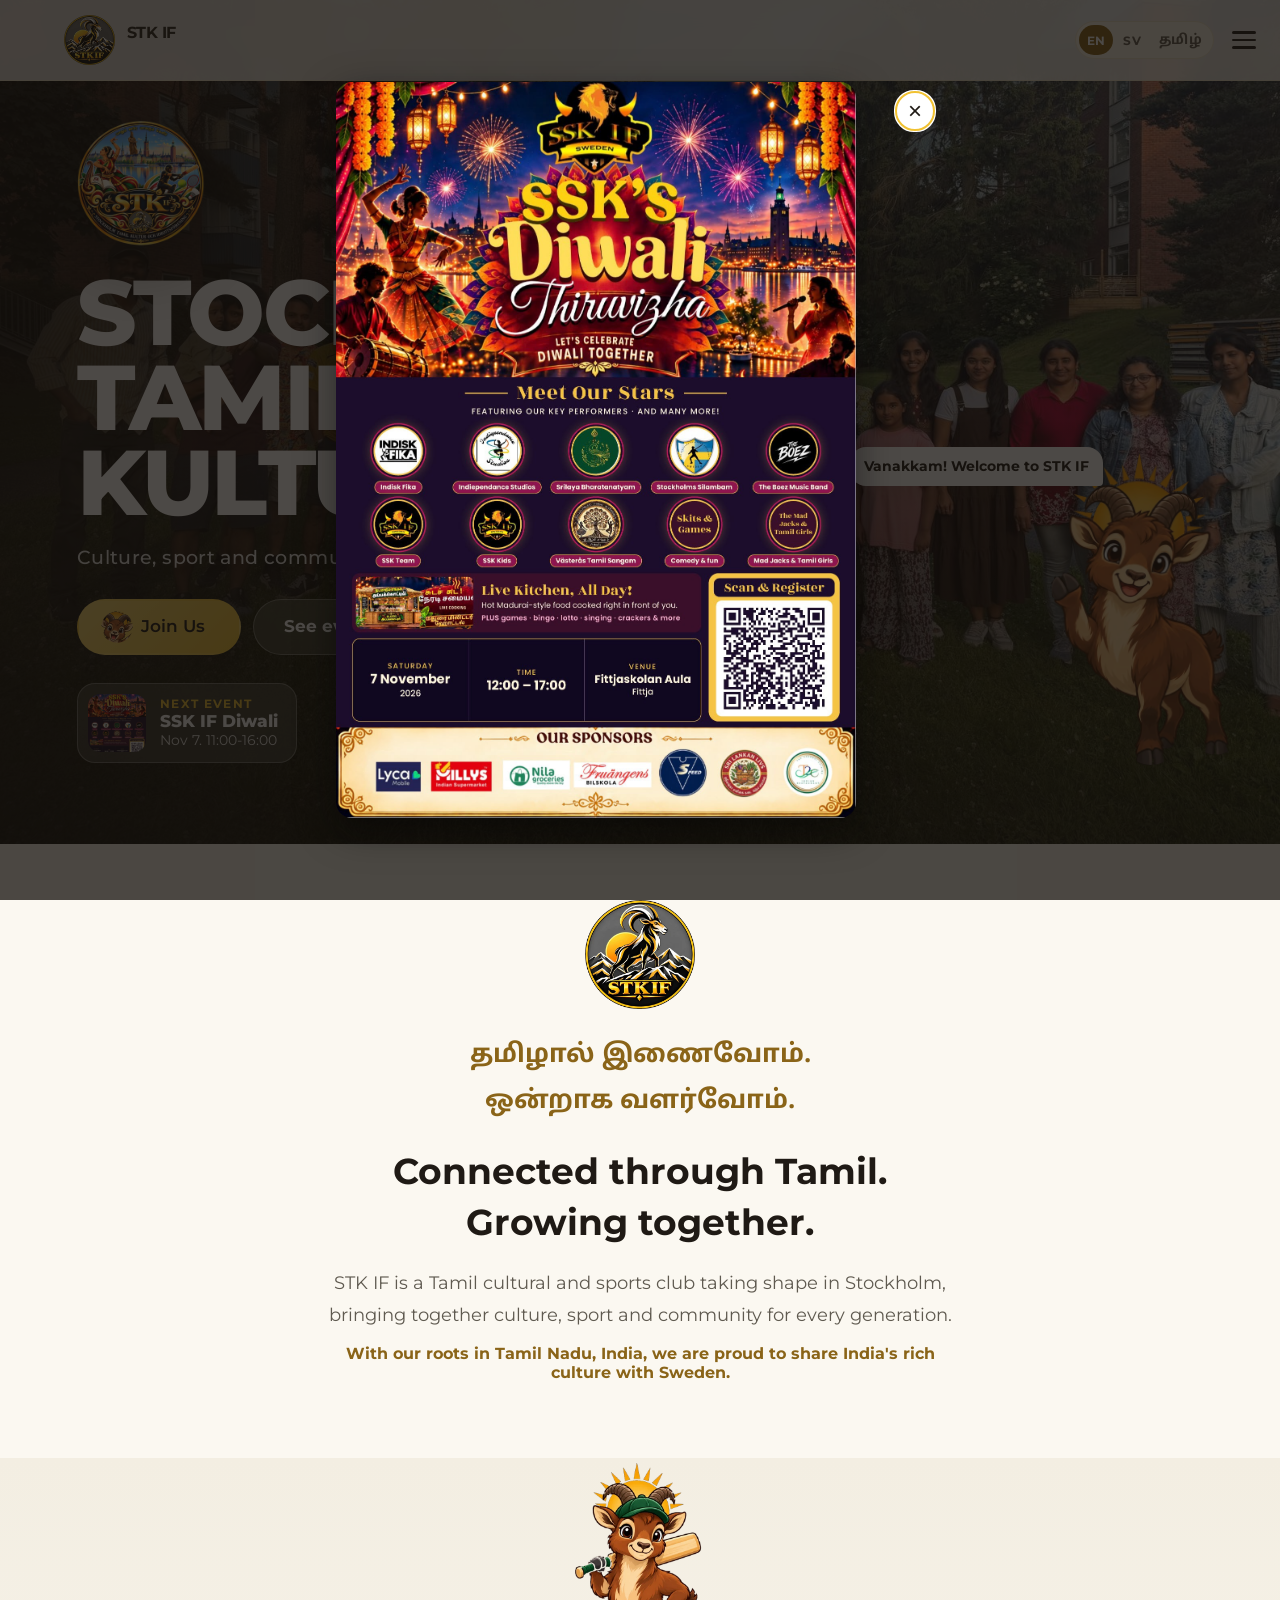
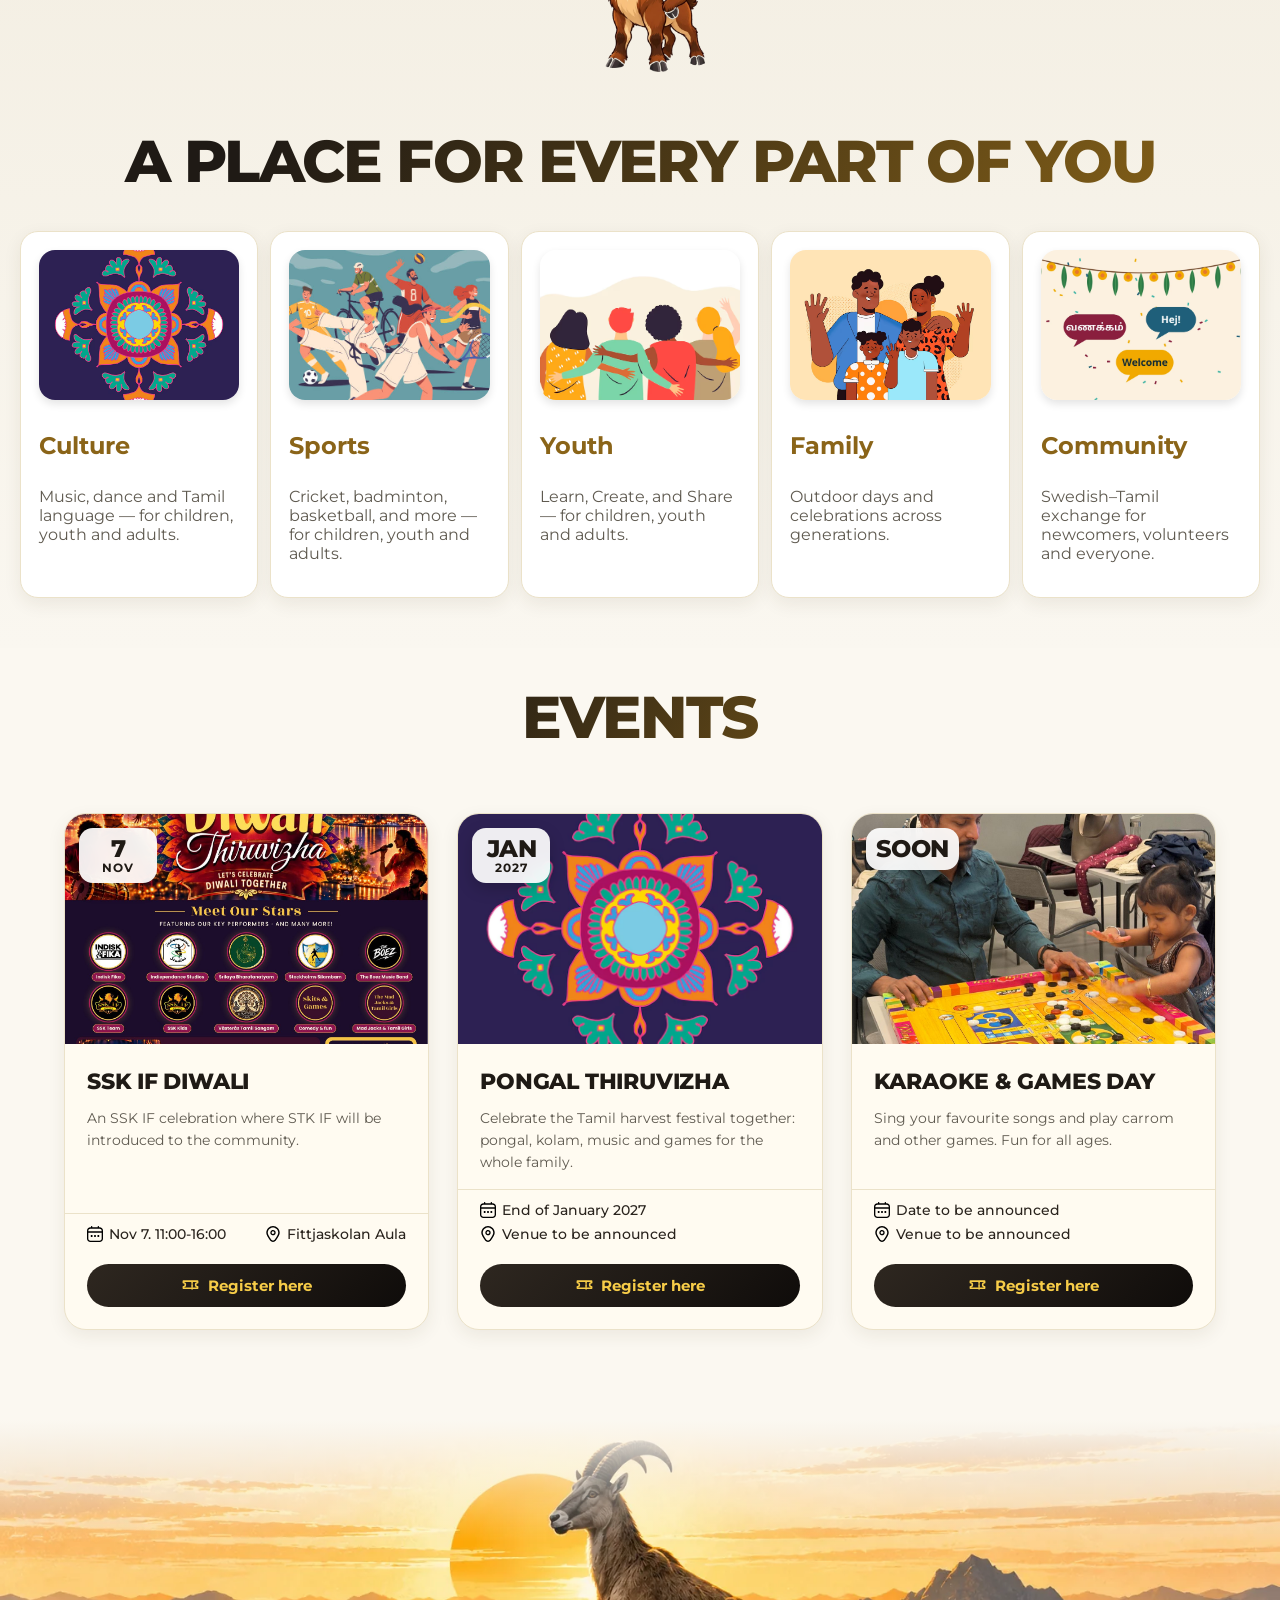
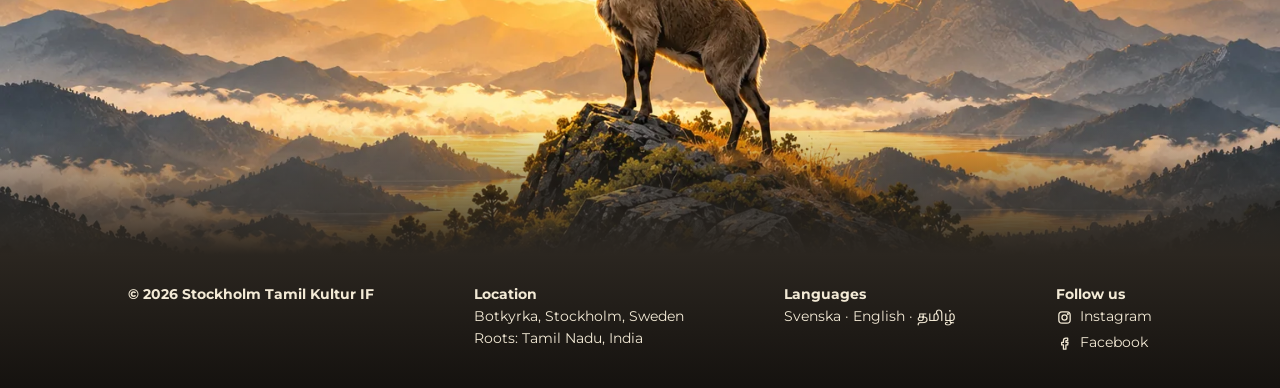
==== index.html @ f2f4d43d "Join Us form feeds the STK membership & lucky-draw form Website sign-ups now go to the same Google F" ====
<!DOCTYPE html>
<html lang="en">
<head>
    <meta charset="UTF-8">
    <meta name="viewport" content="width=device-width, initial-scale=1.0">
    <title>Stockholm Tamil Kultur &amp; IF | Tamil community in Stockholm, Sweden</title>
    <meta name="description" content="Tamil cultural and sports club in Stockholm with roots in Tamil Nadu, India. Events, Tamil classes, cricket, carrom and family days for the Tamil community in Sweden. Everyone is welcome.">
    <meta property="og:type" content="website">
    <meta property="og:site_name" content="Stockholm Tamil Kultur IF">
    <meta property="og:title" content="Stockholm Tamil Kultur &amp; IF | Tamil community in Stockholm, Sweden">
    <meta property="og:description" content="Tamil cultural and sports club in Stockholm with roots in Tamil Nadu, India. Events, Tamil classes, cricket, carrom and family days for the Tamil community in Sweden. Everyone is welcome.">
    <link rel="canonical" href="https://teamraat.github.io/STK-IF/">
    <meta property="og:url" content="https://teamraat.github.io/STK-IF/">
    <meta property="og:image" content="https://teamraat.github.io/STK-IF/images/og-image.jpg">
    <meta property="og:image:width" content="1200">
    <meta property="og:image:height" content="630">
    <meta name="twitter:card" content="summary_large_image">
    <script type="application/ld+json">
    {
        "@context": "https://schema.org",
        "@type": "SportsOrganization",
        "name": "Stockholm Tamil Kultur och Idrottsförening",
        "alternateName": ["Stockholm Tamil Kultur & IF", "STK IF"],
        "description": "Tamil cultural and sports club in Stockholm, Sweden, with roots in Tamil Nadu, India.",
        "url": "https://teamraat.github.io/STK-IF/",
        "logo": "https://teamraat.github.io/STK-IF/images/logo.webp",
        "image": "https://teamraat.github.io/STK-IF/images/og-image.jpg",
        "address": { "@type": "PostalAddress", "addressLocality": "Botkyrka", "addressRegion": "Stockholm", "addressCountry": "SE" },
        "areaServed": ["Botkyrka", "Stockholm", "Sweden"],
        "knowsLanguage": ["ta", "sv", "en"],
        "sameAs": ["https://www.instagram.com/sskvibessweden", "https://www.facebook.com/StockholmSuperKings"]
    }
    </script>
    <link rel="stylesheet" href="css/shared-styles.css?v=20261104-1">
    <link rel="stylesheet" href="css/index-styles.css?v=20261104-1">
    <link rel="stylesheet" href="css/events-styles.css?v=20261104-1">
    <link rel="stylesheet" href="css/poster-styles.css?v=20261104-1">
    <link rel="icon" type="image/png" href="images/favicon.png">
    <link rel="stylesheet" href="css/modern.css?v=20261104-1">
    <link rel="stylesheet" href="css/theme.css?v=20261104-1" id="theme-css">
    <link rel="stylesheet" href="css/mascots.css?v=20261104-1">
    <link rel="stylesheet" href="css/refresh.css?v=20261104-1">
</head>
<body>

<!-- Event poster popup -->
<div id="poster-overlay"></div>

<!-- Header-->

    <header>
        <div id="logo">
            <a class="logo-link" href="index.html" aria-label="STK IF home page">
                <img src="images/logo.webp" alt="Stockholm Tamil Kultur IF Logo">
                <h1>STK IF</h1>
            </a>
            <img id="hamburguer-buttom"src="images/hamburg.button.svg" alt="Hamburger menu button">

        </div>
        <ul>
            <li><a href="index.html">Home</a></li>
            <li>|</li>
            <li><a href="events.html">Events</a></li>
            <li>|</li>
            <li><a href="about.html">About</a></li>
            <li>|</li>
            <li><a href="gallery.html">Gallery</a></li>
            <li>|</li>
            <li><a href="learn-tamil.html">Learn Tamil</a></li>
            <li>|</li>
            <li><a href="members.html">Members</a></li>
            <li>|</li>
            <li><a href="joinus.html">Join Us</a></li>
        </ul>

    </header>

<!-- Hero Image-->
    <section id="hero">
        <div class="hero-slideshow" aria-hidden="true"></div>
        <div class="hero-container">
            <span class="hero-crest-wrap"><img class="hero-crest" src="images/hero-logo.webp" alt="Stockholm Tamil Kultur och Idrottsförening crest"></span>
            <h1 class="hero-title" data-no-translate>Stockholm Tamil Kultur &amp; IF</h1>
            <p class="hero-subtitle">Culture, sport and community in Stockholm</p>

            <div class="hero-buttons">
                <a class="button button-register" href="joinus.html">Join Us</a>
                <a class="button button-ghost" href="events.html">See events</a>
            </div>

            <a class="hero-next-event" href="events.html">
                <img src="posters/poster-1.jpg" alt="">
                <div class="hero-next-text">
                    <div class="hero-next-label">Next event</div>
                    <div class="hero-next-title">SSK IF Diwali</div>
                    <div class="hero-next-date">Nov 7. 11:00-16:00</div>
                </div>
            </a>
        </div>

        <!-- Mascot: the Nilgiri tahr says hello (pictures in the "mascots" folder) -->
        <div class="hero-mascot" data-mascot="home-hero">
            <span class="mascot-bubble">Vanakkam! Welcome to STK IF</span>
        </div>
    </section>
<!-- Main Content -->

  <main id="index">

    <!-- About -->

    <section id="about">

        <div class="about-introduction">
            <img id="logo-main-aboutsection" src="images/logo.webp" alt="Stockholm Tamil Kultur IF Logo">
            <h2 class="tamil-heading" lang="ta"> தமிழால் இணைவோம்.<br>ஒன்றாக வளர்வோம்.</h2>

            <h2 class="introduction-heading">Connected through Tamil.<br>Growing together.</h2>

            <p class="about-description">STK IF is a Tamil cultural and sports club taking shape in Stockholm, bringing together culture, sport and community for every generation.</p>
            <p class="about-roots">With our roots in Tamil Nadu, India, we are proud to share India's rich culture with Sweden.</p>
        </div>
    </section>

    <!-- Activities -->

    <section id="activities">

        <span class="activities-mascot" data-mascot="home-activities"></span>
        <h1>A place for every part of you</h1>

        <div class="activity-card-container">
            <div class="activity-card">
            <img src="images/culture.avif" alt="Culture" class="activity-card-image">
            <h2>Culture</h2>
            <p>Music, dance and Tamil language — for children, youth and adults.</p>
        </div>

        <div class="activity-card">
            <img src="images/sports.jpg" alt="Sports" class="activity-card-image">
            <h2>Sports</h2>
            <p>Cricket, badminton, basketball, and more — for children, youth and adults.</p>
        </div>

        <div class="activity-card">
            <img src="images/youth.avif" alt="Youth" class="activity-card-image">
            <h2>Youth</h2>
            <p>Learn, Create, and Share — for children, youth and adults.</p>
        </div>

        <div class="activity-card">
            <img src="images/family.avif" alt="Family" class="activity-card-image">
            <h2>Family</h2>
            <p>Outdoor days and celebrations across generations.</p>
        </div>

        <div class="activity-card">
            <img src="images/community.webp" alt="Community" class="activity-card-image">
            <h2>Community</h2>
            <p>Swedish–Tamil exchange for newcomers, volunteers and everyone.</p>
        </div>

    </section>

    <!-- Events -->

    <section id="events-header">
        <h1 id="events-h2">Events</h1>
    </section>

        <!-- Events Cards Grid -->
        <section id="events">
            <div class="div-all-event-cards">

                <!-- Card 1 -->
                <div class="event-card-container">
                    <span class="card-date" data-no-translate><b>7</b>NOV</span>
                    <img class="event-card-image event-card-poster" src="posters/poster-1.jpg" alt="SSK IF Diwali">
                    <div class="card-txt-container">
                        <h2 class="card-title">SSK IF DIWALI</h2>
                        <p class="card-txt">An SSK IF celebration where STK IF will be introduced to the community.</p>
                    </div>
                    <div class="card-time-hour-container">
                        <div class="card-svg-container">
                            <img class="card-calendar-svg" src="images/fi-rr-calendar.svg" alt="Calendar icon">
                            <p class="card-hour">Nov 7. 11:00-16:00</p>
                        </div>
                        <div class="card-svg-container">
                            <img class="card-place-svg" src="images/fi-rr-marker.svg" alt="Location icon">
                            <p class="card-place">Fittjaskolan Aula</p>
                        </div>
                    </div>
                    <a class="card-button" href="joinus.html">Register here</a>
                </div>

                <!-- Card 2 -->
                <div class="event-card-container">
                    <span class="card-date" data-no-translate><b>JAN</b>2027</span>
                    <img class="event-card-image" src="images/culture.avif" alt="Pongal Thiruvizha">
                    <div class="card-txt-container">
                        <h2 class="card-title">PONGAL THIRUVIZHA</h2>
                        <p class="card-txt">Celebrate the Tamil harvest festival together: pongal, kolam, music and games for the whole family.</p>
                    </div>
                    <div class="card-time-hour-container">
                        <div class="card-svg-container">
                            <img class="card-calendar-svg" src="images/fi-rr-calendar.svg" alt="Calendar icon">
                            <p class="card-hour">End of January 2027</p>
                        </div>
                        <div class="card-svg-container">
                            <img class="card-place-svg" src="images/fi-rr-marker.svg" alt="Location icon">
                            <p class="card-place">Venue to be announced</p>
                        </div>
                    </div>
                    <a class="card-button" href="joinus.html">Register here</a>
                </div>

                <!-- Card 3 -->
                <div class="event-card-container">
                    <span class="card-date"><b>Soon</b></span>
                    <img class="event-card-image" src="images/carrom-3.jpg" alt="Karaoke and Games Day">
                    <div class="card-txt-container">
                        <h2 class="card-title">KARAOKE &amp; GAMES DAY</h2>
                        <p class="card-txt">Sing your favourite songs and play carrom and other games. Fun for all ages.</p>
                    </div>
                    <div class="card-time-hour-container">
                        <div class="card-svg-container">
                            <img class="card-calendar-svg" src="images/fi-rr-calendar.svg" alt="Calendar icon">
                            <p class="card-hour">Date to be announced</p>
                        </div>
                        <div class="card-svg-container">
                            <img class="card-place-svg" src="images/fi-rr-marker.svg" alt="Location icon">
                            <p class="card-place">Venue to be announced</p>
                        </div>
                    </div>
                    <a class="card-button" href="joinus.html">Register here</a>
                </div>

            </div>
        </section>
</main>

    <footer id="footer-eventpage">
        <div id="footer-container">
            <ul id="footer-copyright">
                <li class="footer-heading">© 2026 Stockholm Tamil Kultur IF</li>
            </ul>

            <ul id="footer-info">
                <li class="footer-heading">Location</li>
                <li>Botkyrka, Stockholm, Sweden</li>
                <li>Roots: Tamil Nadu, India</li>
            </ul>


            <ul>
                <li class="footer-heading">Languages</li>
                <li><span lang="sv"></span>Svenska · English · <span lang="ta">தமிழ்</span></li>
            </ul>
            <ul id="footer-social">
                <li class="footer-heading">Follow us</li>
                <li><a href="https://www.instagram.com/sskvibessweden" target="_blank" rel="noopener" data-icon="instagram">Instagram</a></li>
                <li><a href="https://www.facebook.com/StockholmSuperKings" target="_blank" rel="noopener" data-icon="facebook">Facebook</a></li>
            </ul>
        </div>

    </footer>

    <script src="js/slideshow.js?v=20261104-1"></script>
    <script src="js/hero-intro.js?v=20261104-1"></script>
    <script src="js/poster.js?v=20261104-1"></script>
    <script src="lang/languages.js?v=20261104-1"></script>
    <script src="js/i18n.js?v=20261104-1"></script>
    <script src="mascots/mascot-list.js?v=20261104-1"></script>
    <script src="js/site.js?v=20261104-1"></script>
</body>
</html>
---- css/shared-styles.css ----
/* Font files
   Compressed WOFF2 copies that keep only the letters the site uses (English, Swedish
   and other Latin letters; Tamil). Made from the .ttf originals in the fonts folder.
   The weight range lets headings use the font's real bold instead of a faked one. */

@font-face {
    font-family: 'Montserrat';
    src: url("../fonts/Montserrat-Variable-latin.woff2") format("woff2");
    font-style: normal;
    font-weight: 100 900;
    font-display: swap;
}

@font-face {
    font-family: 'Montserrat';
    src: url("../fonts/Montserrat-Italic-Variable-latin.woff2") format("woff2");
    font-style: italic;
    font-weight: 100 900;
    font-display: swap;
}

@font-face {
    font-family: 'Noto Sans Tamil';
    src: url("../fonts/NotoSansTamil-Variable-tamil.woff2") format("woff2");
    font-weight: 100 900;
    font-display: swap;
}

/* Full Page Styles */

body {
    margin: 0;
    font-family: 'Montserrat', Arial, Helvetica, sans-serif;
    font-size: clamp(13px, 2vw, 16px);
    background-color: #fffcf0;
    min-height: 100vh;
    display: flex;
    flex-direction: column;
}

section {
    padding-bottom: 40px;
}


main {
    margin: 0;
    margin-top: 120px;
    flex: 1;
}

/* Text styles */

h1 {
    font-size: clamp(28px, 5vw, 36px);
    font-weight: 700;
    color: #083D16;
    margin: 0;
    margin-bottom: 16px;
    letter-spacing: -1px;
    text-transform: uppercase;
}

h2 {
    color: rgb(180, 129, 0);;
    font-size: clamp(20px, 2vw, 40px);
    line-height: 1.8;
    font-weight: 700;
    margin-top: 20px;
}

:lang(ta) {
    font-family: 'Noto Sans Tamil', sans-serif;
}

a {
    text-decoration: none;
}

main a {
    color: #141414;
}

/* Header */

header {
    position: fixed;
    top: 0;
    left: 0;
    padding: 0px 5%;
    margin: 0;
    max-height: 100px;
    min-height: 80px;
    background: #fff;
    box-shadow: 0px 4px 10px #41414140;
    display: flex;
    align-items: center;
    justify-content: space-between;
    width: 100vw;
    box-sizing: border-box;
    z-index: 2;
}

    header #logo {
        display: flex;
        align-items: center;
        gap: 12px;
        height: 100%;
    }

        header #logo img {
            height: 50px;
            width: auto;
        }

    header h1 {
        font-size: 1rem;
        font-weight: 700;
        color: #141414;
    }

        header h1 span {
        font-weight: 400;
        }

    header ul {
        list-style-type: none;
        margin: 0;
        padding: 0;
    }

    header ul li {
        float: left;
        display: block;
        color: #141414;
        font-size: 1rem;
        text-align: center;
        padding: 10px;
    }

    header ul li a {
        color: #141414;
        text-decoration: none;
    }

        header ul li a:hover {
        color: #FFBF00;
        text-decoration: none;
    }

#hamburguer-buttom{
        display: none;
        height: auto;
        cursor: pointer;

    }
    

    /* Footer */

footer {
    bottom: 0;
    padding: 30px 10%;
    margin: 0;
    margin-top: 40px;
    height: fit-content;
    background: #305739;
}

    div#footer-container {
        display: flex;
        justify-content: space-between;
        column-gap: 10px;
        box-sizing: border-box;
    }

    footer a {
        color: #FFF;
    }

    footer a:hover {
        color:#ffd453;
    }

    footer ul {
        list-style-type: none;
        margin: 0;
        padding: 0;
        text-align: left;
    }

    footer ul li {
        text-align: left;
        display: block;
        color: #FFF;
        font-size: 0.85rem;
        line-height: 1.6;
    }

        li.footer-heading {
            font-weight: 700;
        }
    

/* Media Queries */

/* Less than or equal to 800px */
@media (width <= 800px) {

body {
    font-size: clamp(5px, 5vw, 12px);
}

/* Header */

header {
    padding: 10px 20px;
    height: 70px;
    position: fixed;
    top: 0;
    left: 0;
    width: 100%;
    box-sizing: border-box;
}

header #logo {
    height: 50px;
}

header ul {
    display: none !important;
}

header h1 {
    display: none;
}

#hamburguer-buttom {
    display: block !important;
    position: absolute;
    right: 20px;
    top: 50%;
    transform: translateY(-50%);
    width: 25px !important;
    height: auto !important;
    max-width: 25px !important;
    margin: 0 !important;
    }
}


/* Less than or equal to 600px */
@media (max-width: 600px) {

        header ul li {
        font-size: 0.6rem;
        display: none;
    }

    #hamburguer-buttom{
        display: block;
        
    }

/* Footer */
    #footer-container {
        flex-direction: column;
        align-items: center;
        text-align: center;
    }

    footer ul li {
        text-align: center;
    }

    footer ul {
        text-align: center;
    }

}
---- css/index-styles.css ----
main#index {
    margin-top: 0;
}

/* Hero Section */
#hero {
    min-height: 100vh;
    padding-top: 200px;   /* clears the fixed header (the hero is pulled up 110px below) */
    padding-bottom: 60px;
    background: url("../images/backgroundimage.webp")  bottom / cover;
    margin-top: -110px;
    background-repeat: no-repeat;
    background-position: center;
    display: flex;
    align-items: center;
    justify-content: center;
    text-align: center;
    overflow: hidden;
    position: relative;
}

/* Hero slideshow (images come from the "slideshow" folder) */
.hero-slideshow {
    position: absolute;
    inset: 0;
    z-index: 0;
}

.hero-slideshow::after {
    content: "";
    position: absolute;
    inset: 0;
    background: rgba(255, 252, 240, 0.6);
}

.hero-slide {
    position: absolute;
    inset: 0;
    background-size: cover;
    background-position: center;
    opacity: 0;
    transition: opacity 1.2s ease-in-out;
}

.hero-slide.active {
    opacity: 1;
}

/* Visitors who prefer less motion get an instant switch instead of a fade */
@media (prefers-reduced-motion: reduce) {
    .hero-slide {
        transition: none;
    }
}

.hero-container {
    position: relative;
    z-index: 1;
    display: flex;
    flex-direction: column;
    align-items: center;
    max-width: 750px;
    width: 100%;
    margin-top: -80px;
}

.hero-title {
    font-size: clamp(30px, 5.5vw, 60px);
    text-wrap: balance;
    font-weight: 700;
    color: #0B3D18;
    line-height: 1.1;
    letter-spacing: -0.5px;
    margin-bottom: -12px;
}

.hero-subtitle {
    font-size: clamp(13px, 2.5vw, 15px);
    font-weight: 600;
    color: #2f2f2f;
    text-shadow: 0 0 8px rgba(255, 252, 240, 0.9);
    margin: 0 0 36px 0;
    margin-top: 20px;
}

.hero-logo {
    width: clamp(180px, 28vw, 200px);
    height: auto;
    margin-bottom: 20px;
    margin-top: -10px;
}

.button-register {
    display: inline-block;
    background-color: #083D16;
    color: #ffffff;
    text-decoration: none;
    transition: background-color 0.2s ease, transform 0.1s ease;
}

.button-register:hover {
    background-color: #052a0e;

   
} 

/* Main Content */

/* Introduction */

section#about {
    text-align: center;
}

#logo-main-aboutsection{
    width: 110px;
}



.about-section h1 {
    color:#052a0e;
    font-size: clamp(32px, 5vw, 52px);
    font-weight: 700;
    line-height: 1.2;
}

.about-description {
    max-width: 650px;
    color: #5B665F;
    font-size: 18px;
    line-height: 1.8;
    margin: 0 auto;
}

.about-buttons {
    display: flex;
    justify-content: center;
    flex-wrap: wrap;
    gap: 14px;
    margin-top: 28px;
}

.button {
    display: inline-block;
    padding: 10px 32px;
    border: 2px solid #294F3E;
    border-radius: 8px;
    font-size: 15px;
    font-weight: 600;
    line-height: 1.4;
    text-decoration: none;
}

.button-primary {
    background-color: #294F3E;
    color: #FFFFFF;
}

.button-secondary {
    background-color: transparent;
    color: #294F3E;
}

.button-primary:hover {
    background-color: #1C392B;
    border-color: #1C392B;
}

.button-secondary:hover {
    background-color: #EDF3ED;
}

.button:focus-visible {
    outline: 3px solid #A45431;
    outline-offset: 4px;
}

.mascot-caption {
    margin: 28px 0 0;
    color: #667268;
    font-size: 14px;
    line-height: 1.8;
}

.about-introduction {
    padding-top: 56px;
    padding-bottom: 36px;

}

.introduction-heading {
    margin: 0 0 20px;
    color: #083D16;
    font-size: clamp(24px, 4vw, 36px);
    font-weight: 700;
    line-height: 1.4;
}

/* Activities */

#activities{
    background-color: #FFF2DC;
    min-height: 100px;
    margin-bottom: 40px;
    padding: 5px 20px 50px;
}


 #activities h1 {
    font-size: 30px;
    padding: 20px;
    text-align: center;
    font-weight: 700;
    color: #083D16;
    margin-bottom: 0p;
    margin-top: 40px;
}

 #activities h2 {
    font-size: 1.5rem;
}

.activity-card {
    background-color: rgb(255, 255, 255);
    border-radius: 24px;
    padding: 18px;
    width: 220px;
    max-height: 340px;
    box-shadow: 0 4px 8px rgb(207, 206, 199);
}

.activity-card-container {
    display: flex;
    gap: 12px;
    justify-content: center;
    margin-top: 20px;
}

.activity-card-image {
    width: 100%;
    height: 150px;
    object-fit: cover;
    border-radius: 16px;
    box-shadow: 0 4px 8px rgb(228, 228, 228);
}

/* Media Queries */

/* Less than or equal to 1100px */

/* Activities */

@media (max-width: 1100px) {
/* Activities */

    .activity-card-container {
        flex-wrap: wrap;
    }
}

/* Less than or equal to 800px */
@media (width <= 800px) {

/* Hero Image */

div#hero-image {
    margin-top: 70px;
}

/* Introduction */


    .about-description {
        font-size: 16px;
    }

    .about-buttons {
        flex-direction: column;
        align-items: center;
    }

    .button {
     
        max-width: 280px;
    }

    .about-introduction {
        margin-top: 40px;
        padding-top: 28px;
    }
}
    
/* Less than or equal to 600px */
@media (max-width: 600px) {

/* Activities */


    .activity-card-container {
        flex-direction: column;
        align-items: center;
    }
}
/* Our roots in India (home page intro) */
.about-roots {
    margin: 12px auto 0;
    max-width: 640px;
    font-weight: 700;
    color: var(--t-accent-dark, #8a6418);
}
---- css/events-styles.css ----
/* Main Content Wrapper */

main#events-page {
    font-size: clamp(12px, 1.5vw, 15px);
    color: #141414;
}

a {
    color: inherit;
}

/* Events Header Section */
#events-header {
    max-width: 800px;
    margin: 0 auto;
    padding: 0px 20px 20px;
    text-align: center;
    flex: 1;
}

#events-header p {
    font-size: clamp(14px, 2vw, 17px);
    line-height: 1.6;
    color: #5B665F;
    margin: 0;
}

/* Events Cards Section */
#events {
    padding: 30px 5% 60px;
    max-width: 1300px;
    margin: 0 auto;
}

#events-h2{
    font-size: 30px;
}

.div-all-event-cards {
    display: grid;
    grid-template-columns: repeat(auto-fit, minmax(280px, 1fr));
    gap: 28px;
    justify-content: center;
    align-items: stretch;
}

/* Individual Card Styling */
.event-card-container {
    background-color: #FFF2DC;
    border-radius: 16px;
    padding: 18px;
    display: flex;
    flex-direction: column;
    justify-content: space-between;
    box-shadow: 0 4px 8px rgb(207, 206, 199);
    transition: transform 0.2s ease, box-shadow 0.2s ease;
}

.event-card-container:hover {
    transform: translateY(-4px);
    box-shadow: 0 8px 20px rgb(207, 206, 199);
}

.event-card-image {
    width: 100%;
    height: 190px;
    object-fit: cover;
    border-radius: 10px;
    margin-bottom: 14px;
}

/* Event posters are portrait: show the title area */
.event-card-poster {
    object-position: center 42%;
}

.card-txt-container {
    flex-grow: 1;
}

.card-title {
    font-size: 1.1rem;
    font-weight: 700;
    color: #1C392B;
    margin: 0 0 8px 0;
    text-transform: uppercase;
}

.card-txt {
    font-size: 0.9rem;
    line-height: 1.5;
    color: #4A5568;
    margin: 0 0 16px 0;
}

/* Date and Location Metadata */
.card-time-hour-container {
    display: flex;
    flex-wrap: wrap;
    justify-content: space-between;
    gap: 8px;
    font-size: 0.85rem;
    color: #2D3748;
    margin-bottom: 16px;
    padding-top: 12px;
    border-top: 1px solid rgba(0, 0, 0, 0.08);
}

.card-svg-container {
    display: flex;
    align-items: center;
    gap: 6px;
}

.card-calendar-svg, .card-place-svg {
    width: 16px;
    height: 16px;
    flex-shrink: 0;
}

.card-hour, .card-place {
    margin: 0;
    font-weight: 500;
}

.card-button {
    display: block;
    box-sizing: border-box;
    width: 100%;
    text-align: center;
    text-decoration: none;
    padding: 12px;
    background-color: #FFBC12;
    font-family: inherit;
    color: #141414;
    border: none;
    border-radius: 8px;
    font-size: 0.95rem;
    font-weight: 700;
    cursor: pointer;
    transition: background-color 0.2s ease;
}

.card-button:hover {
    background-color: #E0A30D;
}


/* Media Queries */

/* Tablet Screens (<= 768px) */
@media (max-width: 768px) {

    .divider {
        display: none;
    }
}

/* Small Mobile Screens (<= 480px) */
@media (max-width: 480px) {
    #events-header {
        padding: 20px 16px;
    }

    #events {
        padding: 20px 16px 40px;
    }

    .div-all-event-cards {
        grid-template-columns: 1fr;
    }

    .card-time-hour-container {
        flex-direction: column;
        align-items: flex-start;
        gap: 6px;
    }
}
---- css/poster-styles.css ----
/* Event poster popup (home page) */

#poster-overlay {
    position: fixed;
    inset: 0;
    z-index: 1000;
    display: none;
    align-items: center;
    justify-content: center;
    padding: 20px;
    box-sizing: border-box;
    background-color: rgba(8, 30, 14, 0.75);
}

#poster-overlay.open {
    display: flex;
    animation: poster-fade 0.3s ease;
}

@keyframes poster-fade {
    from { opacity: 0; }
    to { opacity: 1; }
}

.poster {
    position: relative;
    max-width: 100%;
    max-height: 100%;
    animation: poster-rise 0.35s ease;
}

@keyframes poster-rise {
    from { transform: translateY(20px) scale(0.97); }
    to { transform: translateY(0) scale(1); }
}

.poster a {
    display: block;
}

.poster-image {
    display: block;
    width: auto;
    height: auto;
    max-width: min(100%, 520px);
    max-height: calc(100vh - 40px);
    border-radius: 16px;
    box-shadow: 0 12px 40px rgba(0, 0, 0, 0.45);
}

.poster-close {
    position: absolute;
    top: 10px;
    right: 10px;
    z-index: 2;
    width: 38px;
    height: 38px;
    padding: 0;
    margin: 0;
    border: none;
    border-radius: 50%;
    background-color: #fffcf0;
    color: #083D16;
    font-size: 24px;
    line-height: 1;
    cursor: pointer;
}

.poster-close:hover {
    background-color: #e9dfb8;
}
---- css/modern.css ----
/* Modern look: icons, menu, buttons and motion.
   Loaded on every page after the page's own styles. Works together with js/site.js. */

:root {
    --stk-green: #083D16;
    --stk-green-2: #305739;
    --stk-gold: #FFBF00;
    --stk-gold-soft: #FFF3CC;
    --stk-cream: #fffcf0;
    --stk-ink: #141414;
    --stk-radius: 14px;
    --stk-shadow: 0 6px 18px rgba(20, 20, 20, 0.08);
    --stk-shadow-hover: 0 14px 30px rgba(8, 61, 22, 0.16);
}

/* ---------- Icons ---------- */

.icon {
    display: inline-flex;
    width: 1.25em;
    height: 1.25em;
    flex-shrink: 0;
}

    .icon svg {
        width: 100%;
        height: 100%;
        overflow: visible;
    }

    .icon img {
        width: 100%;
        height: 100%;
    }

    /* Simple-picture fallback (only when the site is opened straight from a computer):
       make icons on dark buttons white so they stay visible */
    .menu-cta .icon img.icon-fallback,
    .button-register .icon img.icon-fallback,
    form button[type=submit] .icon img.icon-fallback {
        filter: brightness(0) invert(1);
    }

    /* Your own small picture as an icon (set in mascots/mascot-list.js): it dances too */
    .icon-picture {
        width: 1.9em;
        height: 1.9em;
        margin: -0.4em 0 -0.4em -0.25em;
    }

        .icon-picture img {
            object-fit: contain;
            transform-origin: 50% 85%;
            animation: pic-dance 1.6s ease-in-out infinite;
        }

        a:hover .icon-picture img,
        button:hover .icon-picture img,
        a:focus-visible .icon-picture img { animation: pic-dance-fast 0.5s ease-in-out infinite; }

@keyframes pic-dance { 0%, 100% { transform: rotate(0) translateY(0); } 25% { transform: rotate(-10deg) translateY(-1px); } 50% { transform: rotate(0) translateY(-3px); } 75% { transform: rotate(10deg) translateY(-1px); } }
@keyframes pic-dance-fast { 0%, 100% { transform: rotate(-12deg) translateY(0); } 50% { transform: rotate(12deg) translateY(-4px) scale(1.08); } }

    .icon-goat {
        width: 2em;
        height: 2em;
        margin: -0.45em 0 -0.45em -0.15em;
    }

.has-icon {
    display: inline-flex !important;
    align-items: center;
    justify-content: center;
    gap: 0.5em;
}

/* ---------- Header ---------- */

header {
    background: rgba(255, 255, 255, 0.86) !important;
    -webkit-backdrop-filter: saturate(160%) blur(12px);
    backdrop-filter: saturate(160%) blur(12px);
    box-shadow: 0 1px 0 rgba(8, 61, 22, 0.08), 0 8px 24px rgba(20, 20, 20, 0.06) !important;
}

    header #logo img {
        transition: transform 0.4s ease;
    }

    header #logo:hover img {
        transform: rotate(-8deg) scale(1.06);
    }

ul.site-menu {
    display: flex;
    align-items: center;
    gap: 2px;
}

    ul.site-menu li {
        float: none !important;
        padding: 0 !important;
    }

    ul.site-menu li.menu-sep {
        display: none !important;
    }

    ul.site-menu a {
        white-space: nowrap;
        padding: 9px 14px;
        border-radius: 999px;
        font-weight: 500;
        color: var(--stk-ink) !important;
        transition: background-color 0.2s ease, color 0.2s ease, transform 0.2s ease;
        min-height: 24px;
    }

    ul.site-menu a:hover {
        background: var(--stk-gold-soft);
        color: var(--stk-green) !important;
    }

    ul.site-menu a.is-current {
        background: var(--stk-gold-soft);
        color: var(--stk-green) !important;
        font-weight: 700;
    }

    ul.site-menu a:focus-visible {
        outline: 3px solid var(--stk-gold);
        outline-offset: 2px;
    }

    /* Join Us stands out as the main call to action */
    ul.site-menu a.menu-cta {
        background: var(--stk-green);
        color: #fff !important;
        font-weight: 700;
        margin-left: 8px;
        padding: 9px 18px 9px 14px;
        box-shadow: 0 4px 12px rgba(8, 61, 22, 0.25);
    }

    ul.site-menu a.menu-cta:hover,
    ul.site-menu a.menu-cta.is-current {
        background: #0c5420;
        color: #fff !important;
        transform: translateY(-1px);
    }

    ul.site-menu a.menu-cta .icon-goat {
        color: #fff;
    }

/* Mobile menu button (built by site.js from the hamburger image) */

#menu-toggle {
    display: none;
    width: 44px;
    height: 44px;
    border: 0;
    border-radius: 12px;
    background: transparent;
    cursor: pointer;
    padding: 10px;
    flex-direction: column;
    justify-content: center;
    gap: 5px;
}

    #menu-toggle span {
        display: block;
        height: 2.5px;
        width: 100%;
        background: var(--stk-ink);
        border-radius: 2px;
        transition: transform 0.25s ease, opacity 0.2s ease;
    }

    #menu-toggle:hover {
        background: var(--stk-gold-soft);
    }

    #menu-toggle:focus-visible {
        outline: 3px solid var(--stk-gold);
    }

    header.menu-open #menu-toggle span:nth-child(1) { transform: translateY(7.5px) rotate(45deg); }
    header.menu-open #menu-toggle span:nth-child(2) { opacity: 0; }
    header.menu-open #menu-toggle span:nth-child(3) { transform: translateY(-7.5px) rotate(-45deg); }

/* Compact header: used on phones, and whenever the menu does not fit on one line
   (site.js adds the "compact" class, e.g. for long Tamil words on a laptop) */
    header.compact #menu-toggle {
        display: flex;
        position: absolute;
        right: 14px;
        top: 50%;
        transform: translateY(-50%);
    }

    header.compact ul.site-menu {
        position: absolute;
        top: 100%;
        left: 12px;
        right: 12px;
        margin-top: 8px;
        flex-direction: column;
        align-items: stretch;
        gap: 4px;
        padding: 10px;
        background: #fff;
        border-radius: 18px;
        box-shadow: 0 18px 40px rgba(20, 20, 20, 0.18);
        display: none !important;
    }

    header.compact.menu-open ul.site-menu {
        display: flex !important;
        animation: menu-drop 0.22s ease-out;
    }

    header.compact ul.site-menu li {
        display: block !important;
        font-size: 1rem !important;
        text-align: left;
    }

    header.compact ul.site-menu a {
        display: flex !important;
        justify-content: flex-start;
        padding: 12px 16px;
        font-size: 1rem;
    }

    header.compact ul.site-menu a.menu-cta {
        margin: 6px 0 0;
        justify-content: center;
    }


@keyframes menu-drop {
    from { opacity: 0; transform: translateY(-8px); }
    to { opacity: 1; transform: none; }
}

/* ---------- Language switcher (built by js/i18n.js) ---------- */

.lang-switch {
    display: inline-flex;
    align-items: center;
    gap: 2px;
    padding: 3px;
    margin-left: 14px;
    border-radius: 999px;
    background: #f1efe6;
    border: 1px solid rgba(8, 61, 22, 0.08);
    flex-shrink: 0;
}

    .lang-switch button {
        border: 0;
        background: transparent;
        font: inherit;
        font-size: 0.78rem;
        font-weight: 700;
        letter-spacing: 0.3px;
        color: #4a4a4a;
        min-width: 36px;
        height: 32px;
        padding: 0 10px;
        border-radius: 999px;
        cursor: pointer;
        transition: background-color 0.2s ease, color 0.2s ease;
    }

    .lang-switch button[lang="ta"] {
        font-family: 'Noto Sans Tamil', sans-serif;
        font-size: 0.85rem;
    }

    .lang-switch button:hover {
        color: var(--stk-green);
        background: var(--stk-gold-soft);
    }

    .lang-switch button[aria-pressed="true"] {
        background: var(--stk-green);
        color: #fff;
    }

    .lang-switch button:focus-visible {
        outline: 3px solid var(--stk-gold);
        outline-offset: 1px;
    }

/* Tamil words are longer: tighten the menu so it still fits on one line */
html[data-lang="ta"] ul.site-menu a { padding: 9px 10px; font-size: 0.92rem; }
html[data-lang="ta"] ul.site-menu a.menu-cta { padding: 9px 14px 9px 10px; }

/* Compact header: used on phones, and whenever the menu does not fit on one line
   (site.js adds the "compact" class, e.g. for long Tamil words on a laptop) */
    header.compact .lang-switch {
        position: absolute;
        right: 66px;
        top: 50%;
        transform: translateY(-50%);
        margin: 0;
    }

    header.compact .lang-switch button {
        min-width: 32px;
        height: 30px;
        padding: 0 8px;
    }

    html[data-lang="ta"] header.compact ul.site-menu a { font-size: 1rem; padding: 12px 16px; }


/* ---------- Buttons ---------- */

.button,
.card-button,
form button[type=submit] {
    border-radius: 999px !important;
    transition: transform 0.2s ease, box-shadow 0.2s ease, background-color 0.2s ease !important;
}

.button:hover,
.card-button:hover,
form button[type=submit]:hover {
    transform: translateY(-2px);
    box-shadow: 0 10px 22px rgba(8, 61, 22, 0.22);
}

.button:active,
.card-button:active,
form button[type=submit]:active {
    transform: translateY(0);
}

.button-register {
    padding: 14px 34px 14px 26px !important;
    font-size: 1.05rem !important;
    box-shadow: 0 8px 20px rgba(8, 61, 22, 0.28);
}

/* ---------- Cards ---------- */

.activity-card,
.gallery-image-container,
.member-card {
    transition: transform 0.25s ease, box-shadow 0.25s ease !important;
}

.activity-card:hover,
.gallery-image-container:hover,
.member-card:hover {
    transform: translateY(-5px);
    box-shadow: var(--stk-shadow-hover) !important;
}

.event-card-container:hover {
    box-shadow: var(--stk-shadow-hover) !important;
}

.event-card-image,
.activity-card-image,
.gallery-image {
    transition: transform 0.5s ease;
}

.activity-card:hover .activity-card-image,
.gallery-image-container:hover .gallery-image {
    transform: scale(1.03);
}

/* ---------- Scroll reveal (added by site.js) ---------- */

.reveal {
    opacity: 0;
    transform: translateY(18px);
    transition: opacity 0.6s ease, transform 0.6s ease, box-shadow 0.25s ease !important;
}

.reveal.is-visible {
    opacity: 1;
    transform: none;
}

.reveal.is-visible:hover {
    transform: translateY(-5px);
    transition-delay: 0ms !important;
}

/* ---------- Icon animations ---------- */

/* The goat dances all the time, and dances harder on hover */
.icon-goat .goat-body { transform-origin: 32px 52px; animation: goat-hop 1.6s ease-in-out infinite; }
.icon-goat .goat-head { transform-origin: 40px 28px; animation: goat-nod 0.8s ease-in-out infinite; }
.icon-goat .goat-leg-front { transform-origin: 39px 39px; animation: goat-kick 0.8s ease-in-out infinite; }
.icon-goat .goat-leg-back { transform-origin: 22px 40px; animation: goat-kick 0.8s ease-in-out infinite reverse; }
.icon-goat .goat-tail { transform-origin: 17px 29px; animation: goat-wag 0.4s ease-in-out infinite alternate; }
.icon-goat .goat-notes { opacity: 0; }

a:hover .icon-goat .goat-body,
button:hover .icon-goat .goat-body,
a:focus-visible .icon-goat .goat-body { animation-duration: 0.6s; }
a:hover .icon-goat .goat-notes,
button:hover .icon-goat .goat-notes { animation: goat-notes 0.9s ease-out infinite; }

@keyframes goat-hop {
    0%, 100% { transform: translateY(0) rotate(0); }
    25% { transform: translateY(-5px) rotate(-6deg); }
    50% { transform: translateY(0) rotate(0); }
    75% { transform: translateY(-5px) rotate(6deg); }
}
@keyframes goat-nod {
    0%, 100% { transform: rotate(0); }
    50% { transform: rotate(-12deg); }
}
@keyframes goat-kick {
    0%, 100% { transform: rotate(10deg); }
    50% { transform: rotate(-12deg); }
}
@keyframes goat-wag {
    from { transform: rotate(-15deg); }
    to { transform: rotate(20deg); }
}
@keyframes goat-notes {
    0% { opacity: 0; transform: translateY(6px); }
    40% { opacity: 1; }
    100% { opacity: 0; transform: translateY(-8px); }
}

/* Other icons move when you hover the link or button */
.icon svg:not(.goat-svg) g { transform-box: fill-box; transform-origin: center; }

a:hover .i-roof { animation: i-bounce 0.6s ease; }
a:hover .i-rings { animation: i-bounce 0.5s ease 2; }
a:hover .i-dot { animation: i-pulse 0.8s ease infinite; }
a:hover .i-info { animation: i-bounce 0.6s ease; }
a:hover .i-lens { animation: i-pulse 0.7s ease; }
a:hover .i-page { animation: i-nudge 0.6s ease 2; }
a:hover .i-flash { animation: i-flash 0.6s ease infinite; }
a:hover .i-wave { animation: i-wave 0.6s ease 2; }
button:hover .i-ticket, a:hover .i-ticket { animation: i-wiggle 0.5s ease 2; }
button:hover .i-send, a:hover .i-send { animation: i-send 0.7s ease; }
button:hover .i-arrow, a:hover .i-arrow { animation: i-nudge 0.6s ease infinite; }

@keyframes i-bounce { 0%, 100% { transform: translateY(0); } 40% { transform: translateY(-3px); } }
@keyframes i-pulse { 0%, 100% { transform: scale(1); } 50% { transform: scale(1.35); } }
@keyframes i-flash { 0%, 100% { opacity: 1; } 50% { opacity: 0; } }
@keyframes i-wave { 0%, 100% { transform: rotate(0); } 30% { transform: rotate(-14deg); } 70% { transform: rotate(10deg); } }
@keyframes i-wiggle { 0%, 100% { transform: rotate(0); } 25% { transform: rotate(-10deg); } 75% { transform: rotate(10deg); } }
@keyframes i-send { 0% { transform: translate(0, 0); } 50% { transform: translate(4px, -4px); opacity: 0; } 51% { transform: translate(-4px, 4px); opacity: 0; } 100% { transform: translate(0, 0); opacity: 1; } }
@keyframes i-nudge { 0%, 100% { transform: translateX(0); } 50% { transform: translateX(3px); } }

/* Respect visitors who prefer less motion */
@media (prefers-reduced-motion: reduce) {
    .icon *, .reveal, .menu-open ul.site-menu {
        animation: none !important;
        transition: none !important;
    }
    .reveal { opacity: 1; transform: none; }
}

header #logo h1 {
    white-space: nowrap;
}

header ul.site-menu li.menu-sep,
header.compact ul.site-menu li.menu-sep {
    display: none !important;
}

/* The Join Us page styles every <button> as a big form button; keep header buttons compact */
.lang-switch button { width: auto !important; margin: 0 !important; }
#menu-toggle { margin: 0 !important; }
---- css/theme.css ----
/* ==========================================================
   CHOOSE THE WEBSITE THEME HERE (change one line)
   Available themes in css/themes/:
     golden-peak.css   colours from the STK IF logo: gold, black, stone grey (default)
     sunrise.css       soft dawn blush, coral and gold
     nilgiri-mist.css  misty green Nilgiri hills with golden sun
     twilight.css      dark evening sky, plum and lamp-gold
   Tip: preview any theme without changing files by adding
   ?theme=sunrise (or nilgiri-mist, twilight) to the page address.
   ========================================================== */

@import url("themes/golden-peak.css?v=20261104-1");
@import url("theme-base.css?v=20261104-1");
---- css/mascots.css ----
/* ==========================================================
   Our mascot: the Nilgiri tahr (வரையாடு)
   Pictures live in the "mascots" folder; js/site.js puts them on the page.
   ========================================================== */

.mascot {
    display: inline-block;
    line-height: 0;
}

    .mascot svg,
    .mascot img {
        width: 100%;
        height: auto;
        display: block;
        overflow: visible;
    }

/* ---------- Your pictures (png, jpg, webp, gif in mascots/my-goats) ---------- */
/* A gentle sway, and a happy hop when you point at them */

.mascot-picture img {
    object-fit: contain;
    transform-origin: 50% 100%;
    animation: mascot-sway 3.6s ease-in-out infinite;
}

.mascot-picture:hover img { animation: mascot-hop 0.7s ease; }

@keyframes mascot-sway { 0%, 100% { transform: rotate(0) translateY(0); } 30% { transform: rotate(-2.5deg) translateY(-2px); } 70% { transform: rotate(2.5deg) translateY(-1px); } }
@keyframes mascot-hop { 0%, 100% { transform: translateY(0) scale(1); } 35% { transform: translateY(-12px) scale(1.04, 0.97); } 60% { transform: translateY(0) scale(1.03, 0.96); } }

/* ---------- Drawn tahr pictures (mascots/tahr): breathing, nodding, blinking, tail wag ---------- */

.mascot .tahr-head { transform-box: view-box; transform-origin: 140px 60px; animation: tahr-nod 4.5s ease-in-out infinite; }
.mascot .tahr-tail { transform-box: view-box; transform-origin: 50px 72px; animation: tahr-wag 1.6s ease-in-out infinite; }
.mascot .tahr-eye { transform-box: fill-box; transform-origin: center; animation: tahr-blink 5s infinite; }

.mascot svg .tahr-leap { transform-box: view-box; transform-origin: 100px 90px; animation: tahr-leap 2.4s ease-in-out infinite; }
.mascot svg .tahr-run { animation: tahr-gallop 0.45s ease-in-out infinite; }
.mascot svg .tahr-dust { animation: tahr-puff 0.9s ease-out infinite; }
.mascot svg .tahr-peek-body { transform-box: view-box; animation: tahr-peek 5s ease-in-out infinite; }
.mascot svg .tahr-dance-body { transform-box: view-box; transform-origin: 76px 136px; animation: tahr-sway 1.2s ease-in-out infinite; }
.mascot svg .tahr-arm-a, .mascot svg .tahr-arm-b { transform-box: fill-box; transform-origin: 0% 100%; animation: tahr-swing 0.6s ease-in-out infinite alternate; }
.mascot svg .tahr-arm-b { animation-direction: alternate-reverse; }
.mascot svg .tahr-wave-leg { transform-box: fill-box; transform-origin: 0% 100%; animation: tahr-waving 1.4s ease-in-out infinite; }
.mascot svg .tahr-drum-arm { animation: tahr-drumming 0.5s ease-in-out infinite; }
.mascot svg .tahr-notes, .mascot svg .tahr-zzz { animation: tahr-float 2.4s ease-in-out infinite; }
.mascot svg .tahr-flag-cloth { transform-box: fill-box; transform-origin: 0% 50%; animation: tahr-flag 1.2s ease-in-out infinite; }
.mascot svg .tahr-sun { transform-box: fill-box; transform-origin: center; animation: tahr-glow 4s ease-in-out infinite; }

/* A little jump when you point at a drawn mascot */
.mascot:hover svg .tahr,
.mascot:hover svg .tahr-peek-body { animation: tahr-hop 0.6s ease; transform-box: view-box; transform-origin: 100px 140px; }

@keyframes tahr-nod { 0%, 70%, 100% { transform: rotate(0); } 78% { transform: rotate(-7deg); } 86% { transform: rotate(3deg); } }
@keyframes tahr-wag { 0%, 100% { transform: rotate(0); } 50% { transform: rotate(-18deg); } }
@keyframes tahr-blink { 0%, 92%, 100% { transform: scaleY(1); } 95% { transform: scaleY(0.1); } }
@keyframes tahr-leap { 0%, 100% { transform: translateY(0) rotate(0); } 50% { transform: translateY(-10px) rotate(-3deg); } }
@keyframes tahr-gallop { 0%, 100% { transform: translateY(0); } 50% { transform: translateY(-4px); } }
@keyframes tahr-puff { 0% { opacity: 0.9; transform: translateX(0); } 100% { opacity: 0; transform: translateX(-10px); } }
@keyframes tahr-peek { 0%, 100% { transform: translateY(0); } 45%, 55% { transform: translateY(6px); } }
@keyframes tahr-sway { 0%, 100% { transform: rotate(-4deg); } 50% { transform: rotate(4deg) translateY(-3px); } }
@keyframes tahr-swing { from { transform: rotate(-12deg); } to { transform: rotate(14deg); } }
@keyframes tahr-waving { 0%, 100% { transform: rotate(0); } 25% { transform: rotate(-16deg); } 75% { transform: rotate(10deg); } }
@keyframes tahr-drumming { 0%, 100% { transform: rotate(0); } 50% { transform: rotate(14deg); } }
@keyframes tahr-float { 0%, 100% { transform: translateY(0); opacity: 1; } 50% { transform: translateY(-6px); opacity: 0.6; } }
@keyframes tahr-flag { 0%, 100% { transform: skewY(0) scaleX(1); } 50% { transform: skewY(6deg) scaleX(0.9); } }
@keyframes tahr-glow { 0%, 100% { transform: scale(1); } 50% { transform: scale(1.05); } }
@keyframes tahr-hop { 0%, 100% { transform: translateY(0); } 40% { transform: translateY(-14px); } }

/* ---------- Home: the tahr greets visitors on the hero ---------- */

.hero-mascot {
    position: absolute;
    right: max(4%, 24px);
    /* keep the whole tahr on the first screen, even when the photo is taller than the window */
    bottom: max(28px, calc(100% - 100vh + 24px));
    width: clamp(120px, 14vw, 180px);
    z-index: 1;
    filter: drop-shadow(0 10px 18px var(--t-shadow-color, rgba(0, 0, 0, 0.15)));
}

.mascot-bubble {
    position: absolute;
    right: 70%;
    top: -6px;
    background: var(--t-card, #fff);
    color: var(--t-heading, #7f2e22);
    font-size: 0.9rem;
    font-weight: 700;
    line-height: 1.3;
    white-space: nowrap;
    padding: 10px 14px;
    border-radius: 16px 16px 4px 16px;
    box-shadow: var(--t-shadow, 0 6px 18px rgba(0, 0, 0, 0.1));
    animation: bubble-in 0.6s 0.8s ease-out both;
}

@keyframes bubble-in { from { opacity: 0; transform: translateY(8px) scale(0.9); } to { opacity: 1; transform: none; } }

/* ---------- Small mascots next to page headings ---------- */

.heading-mascot {
    display: block;
    width: 96px;
    margin: 0 auto -6px;
}

.mascot-beside {
    display: flex;
    align-items: center;
    gap: 14px;
}

    .mascot-beside .mascot { width: 104px; flex-shrink: 0; }

.activities-mascot {
    display: block;
    width: 130px;
    margin: 0 auto 6px;
}

.emblem-mascot {
    width: 92px;
    flex-shrink: 0;
}

/* ---------- Mountain ridge with the tahr, above every footer ---------- */

.mascot-ridge {
    display: block;
    width: 100%;
    margin: 40px 0 -1px;
    line-height: 0;
    pointer-events: none;
}

    .mascot-ridge { position: relative; overflow: hidden; }
    .mascot-ridge > svg, .mascot-ridge > img { width: 100%; height: auto; display: block; }

/* A photo above the footer (e.g. footer-sunrise.webp): a wide band that fades
   into the page at the top and into the footer at the bottom */
.mascot-ridge.mascot-picture { margin-top: 30px; }

    .mascot-ridge.mascot-picture > img {
        width: 100%;
        height: clamp(240px, 34vw, 540px);
        object-fit: cover;
        object-position: 50% 8%;
        animation: none;
    }

    .mascot-ridge.mascot-picture::before,
    .mascot-ridge.mascot-picture::after {
        content: "";
        position: absolute;
        left: 0;
        right: 0;
        z-index: 1;
        pointer-events: none;
    }

    .mascot-ridge.mascot-picture::before { top: 0; height: 28%; background: linear-gradient(180deg, var(--t-bg, #fbf8f1) 0%, transparent 100%); }
    .mascot-ridge.mascot-picture::after { bottom: 0; height: 30%; background: linear-gradient(0deg, var(--t-footer-1, #2b2620) 0%, transparent 100%); }

/* The tahr running across the mountains, left to right, again and again */
.ridge-runner {
    position: absolute;
    left: 0;
    bottom: 6%;
    width: clamp(46px, 5.5vw, 78px);
    z-index: 2;
    animation: ridge-run 14s linear infinite;
}

    .ridge-runner svg, .ridge-runner img { width: 100%; height: auto; display: block; }
    /* a still picture (your own) bounces as it goes, so it looks like it's running */
    .ridge-runner.mascot-picture img { animation: ridge-bounce 0.4s ease-in-out infinite; }

@keyframes ridge-run { from { transform: translateX(-110%); } to { transform: translateX(calc(100vw + 10%)); } }
@keyframes ridge-bounce { 0%, 100% { transform: translateY(0); } 50% { transform: translateY(-14%); } }

footer { margin-top: 0 !important; }

/* ---------- Back to top: the tahr leaps you up ---------- */

#to-top {
    position: fixed;
    right: 18px;
    bottom: 18px;
    width: 58px;
    height: 58px;
    border: 0;
    border-radius: 50%;
    padding: 6px;
    background: var(--t-card, #fff);
    box-shadow: var(--t-shadow-hover, 0 10px 24px rgba(0, 0, 0, 0.18));
    cursor: pointer;
    z-index: 3;
    opacity: 0;
    transform: translateY(20px);
    pointer-events: none;
    transition: opacity 0.3s ease, transform 0.3s ease;
}

    #to-top.show { opacity: 1; transform: none; pointer-events: auto; }
    #to-top:hover { transform: translateY(-3px); }
    #to-top:focus-visible { outline: 3px solid var(--t-gold, #f3a64a); outline-offset: 3px; }
    #to-top .mascot { width: 100%; }
    #to-top .mascot-picture img { animation: none; border-radius: 50%; }
    #to-top:hover .mascot-picture img { animation: mascot-hop 0.7s ease; }

@media (max-width: 600px) {
    .hero-mascot { width: 104px; right: 10px; bottom: 16px; }
    /* on phones the bubble sits above the tahr's head, clear of the Register button */
    .mascot-bubble { font-size: 0.72rem; padding: 7px 10px; right: 6px; top: auto; bottom: 100%; margin-bottom: 4px; border-radius: 14px 14px 4px 14px; }
    .heading-mascot { width: 68px; }
    .mascot-beside .mascot { width: 72px; }
    #to-top { width: 50px; height: 50px; }
}

@media (prefers-reduced-motion: reduce) {
    .mascot *, .mascot-bubble, .icon-picture img { animation: none !important; }
    .ridge-runner { animation: none; left: 72%; }
}
---- css/refresh.css ----
/* Refresh (October 2026): bolder, photo-led look inspired by sports-club sites.
   Loaded last on every page, so it overrides the older stylesheets.
   Colours still come from the theme (css/themes/), so every theme keeps working. */

:root {
    --r-display: clamp(40px, 7.2vw, 104px);   /* hero headline */
    --r-h2: clamp(32px, 4.6vw, 60px);         /* section headings */
    --r-glass: rgba(255, 255, 255, 0.14);
    --r-glass-line: rgba(255, 255, 255, 0.28);
    --r-dark: rgba(12, 10, 8, 0.82);
}

/* ---------- Home hero ---------- */

#hero {
    padding-top: 230px;   /* room for the crest below the header */
    align-items: flex-end;
    justify-content: flex-start;
    text-align: left;
    padding-bottom: clamp(48px, 9vh, 110px);
    padding-left: max(6vw, 20px);
    padding-right: max(6vw, 20px);
    box-sizing: border-box;
}

/* Darken the photos instead of washing them out, so white text reads on any slide */
#hero .hero-slideshow::after {
    background:
        linear-gradient(90deg, var(--r-dark) 0%, rgba(12, 10, 8, 0.55) 45%, rgba(12, 10, 8, 0.12) 100%),
        linear-gradient(0deg, rgba(12, 10, 8, 0.65) 0%, transparent 45%);
}

#hero .hero-container {
    align-items: flex-start;
    max-width: 1100px;
    margin-top: 0;
}

#hero .hero-title {
    color: #ffffff;
    font-size: var(--r-display);
    font-weight: 800;
    line-height: 0.92;
    letter-spacing: -0.03em;
    margin: 0;
    max-width: 11ch;
    text-wrap: balance;
}

#hero .hero-subtitle {
    color: rgba(255, 255, 255, 0.88);
    text-shadow: none;
    font-size: clamp(15px, 1.6vw, 19px);
    font-weight: 500;
    letter-spacing: 0.02em;
    margin: 22px 0 30px;
}

#hero .hero-buttons {
    display: flex;
    flex-wrap: wrap;
    gap: 12px;
}

/* Gold main button: the black one disappears on the dark photo */
#hero .button-register {
    background: var(--t-btn2) !important;
    color: var(--t-btn2-text) !important;
}

#hero .button-register:hover { background: var(--t-btn2-hover) !important; }

.button-ghost {
    display: inline-flex;
    align-items: center;
    padding: 14px 30px;
    border-radius: 999px;
    border: 1px solid var(--r-glass-line);
    background: var(--r-glass);
    color: #ffffff;
    font-weight: 700;
    font-size: 1.05rem;
    text-decoration: none;
    backdrop-filter: blur(10px);
    -webkit-backdrop-filter: blur(10px);
    transition: background-color 0.2s ease, transform 0.2s ease;
}

.button-ghost:hover {
    background: rgba(255, 255, 255, 0.24);
    transform: translateY(-2px);
}

/* Frosted "next event" card */
.hero-next-event {
    display: flex;
    align-items: center;
    gap: 14px;
    margin-top: 28px;
    padding: 10px 18px 10px 10px;
    border-radius: 18px;
    border: 1px solid var(--r-glass-line);
    background: var(--r-glass);
    backdrop-filter: blur(14px);
    -webkit-backdrop-filter: blur(14px);
    color: #ffffff;
    text-decoration: none;
    transition: transform 0.2s ease, background-color 0.2s ease;
}

.hero-next-event:hover {
    transform: translateY(-3px);
    background: rgba(255, 255, 255, 0.22);
}

.hero-next-event img {
    width: 58px;
    height: 58px;
    object-fit: cover;
    object-position: center 40%;
    border-radius: 12px;
}

.hero-next-label {
    font-size: 0.72rem;
    font-weight: 700;
    letter-spacing: 0.12em;
    text-transform: uppercase;
    color: var(--t-gold, #f1c232);
}

.hero-next-title {
    font-size: 1.05rem;
    font-weight: 800;
    line-height: 1.25;
}

.hero-next-date {
    font-size: 0.85rem;
    opacity: 0.85;
}

/* The tahr's speech bubble stays readable on the darker photo */
#hero .mascot-bubble { color: var(--t-heading); }

/* ---------- Section headings ---------- */

#activities h1,
#events-header h1,
#gallery h1,
#members-intro h1,
.mascot-beside h1,
#membership h1,
#volunteer-info h1 {
    font-size: var(--r-h2);
    font-weight: 800;
    letter-spacing: -0.03em;
    line-height: 1;
}

/* ---------- Event cards ---------- */

.event-card-container {
    position: relative;
    padding: 0 !important;
    overflow: hidden;
    border-radius: 22px !important;
    transition: transform 0.25s ease, box-shadow 0.25s ease !important;
}

.event-card-container:hover { transform: translateY(-6px); }

.event-card-image {
    height: 230px !important;
    border-radius: 0 !important;
    margin-bottom: 0 !important;
}

.event-card-container:hover .event-card-image { transform: scale(1.04); }

.card-txt-container,
.card-time-hour-container {
    padding-left: 22px;
    padding-right: 22px;
}

.card-txt-container { padding-top: 18px; }

.card-title {
    font-size: 1.35rem;
    font-weight: 800;
    letter-spacing: -0.01em;
}

.card-button {
    width: auto !important;
    margin: 6px 22px 22px;
    background: var(--t-cta) !important;
    color: var(--t-cta-text) !important;
}

.card-button:hover { background: var(--t-cta-hover) !important; }

/* Date badge on the photo */
.card-date {
    position: absolute;
    top: 14px;
    left: 14px;
    z-index: 1;
    display: flex;
    flex-direction: column;
    align-items: center;
    min-width: 58px;
    padding: 8px 10px;
    border-radius: 14px;
    background: rgba(255, 255, 255, 0.92);
    backdrop-filter: blur(8px);
    -webkit-backdrop-filter: blur(8px);
    color: var(--t-heading);
    font-size: 0.72rem;
    font-weight: 700;
    letter-spacing: 0.1em;
    text-transform: uppercase;
    line-height: 1.1;
    box-shadow: 0 6px 16px rgba(0, 0, 0, 0.18);
}

.card-date b {
    font-size: 1.5rem;
    font-weight: 800;
    letter-spacing: -0.02em;
}

/* ---------- Phones ---------- */

@media (max-width: 800px) {
    #hero {
        padding-bottom: 150px;   /* room for the tahr under the text */
    }

    #hero .hero-slideshow::after {
        background: linear-gradient(0deg, var(--r-dark) 0%, rgba(12, 10, 8, 0.6) 55%, rgba(12, 10, 8, 0.35) 100%);
    }

    #hero .hero-title { max-width: none; }

}

@media (prefers-reduced-motion: reduce) {
    .event-card-container,
    .event-card-container:hover,
    .hero-next-event:hover,
    .button-ghost:hover { transform: none; }
}

/* ---------- Header logo: a link back to the home page ---------- */

header #logo .logo-link {
    display: flex;
    align-items: center;
    gap: 12px;
    color: inherit;
    text-decoration: none;
}

/* ---------- Home: the club crest above the headline ---------- */

.hero-crest-wrap {
    position: relative;
    display: inline-block;
    margin-bottom: 22px;
}

.hero-crest {
    display: block;
    width: clamp(110px, 10vw, 160px);
    height: auto;
    filter: drop-shadow(0 14px 32px rgba(0, 0, 0, 0.55));
}

/* Short laptop screens: a smaller crest keeps the next-event card on the first screen */
@media (min-width: 801px) and (max-height: 800px) {
    #hero { padding-top: 205px; }
    .hero-crest { width: 92px; }
    .hero-crest-wrap { margin-bottom: 12px; }
}

/* ---------- Home intro (js/hero-intro.js) ----------
   The crest starts big in the middle of the screen and glides to its place.
   Until it lands, the rest of the hero is hidden; then it rises in. */

.hero-intro .hero-crest,
.hero-intro #hero .hero-title,
.hero-intro #hero .hero-subtitle,
.hero-intro #hero .hero-buttons,
.hero-intro #hero .hero-next-event,
.hero-intro #hero .hero-mascot { opacity: 0; }

/* The big crest floats above the header while it is in the middle */
.hero-intro #hero .hero-container { z-index: 1001; }

.hero-intro-done #hero .hero-title,
.hero-intro-done #hero .hero-subtitle,
.hero-intro-done #hero .hero-buttons,
.hero-intro-done #hero .hero-next-event,
.hero-intro-done #hero .hero-mascot {
    animation: hero-rise 0.7s cubic-bezier(0.2, 0.8, 0.2, 1) backwards;
}

.hero-intro-done #hero .hero-subtitle { animation-delay: 0.12s; }
.hero-intro-done #hero .hero-buttons { animation-delay: 0.24s; }
.hero-intro-done #hero .hero-next-event { animation-delay: 0.36s; }
.hero-intro-done #hero .hero-mascot { animation-delay: 0.5s; }

@keyframes hero-rise {
    from { opacity: 0; transform: translateY(18px); }
}

/* A gold ring pulses out once as the crest lands */
.hero-crest-wrap::after {
    content: "";
    position: absolute;
    inset: 0;
    border-radius: 50%;
    border: 3px solid var(--t-gold, #f1c232);
    opacity: 0;
    pointer-events: none;
}

.hero-crest-wrap.landed::after { animation: crest-ring 1.1s ease-out; }

@keyframes crest-ring {
    0%   { opacity: 0.9; transform: scale(1); }
    100% { opacity: 0; transform: scale(1.6); }
}

/* ---------- About: sponsors ---------- */

.sponsors-card { text-align: center; }

.sponsors-card .sponsors-thanks { display: none; }
.sponsors-card.has-sponsors .sponsors-thanks { display: block; }

.sponsor-grid {
    display: flex;
    flex-wrap: wrap;
    justify-content: center;
    gap: 18px;
    margin: 24px 0 8px;
}

.sponsor {
    display: flex;
    align-items: center;
    justify-content: center;
    width: 180px;
    height: 100px;
    padding: 16px;
    box-sizing: border-box;
    border-radius: 16px;
    background: var(--t-card, #fff);
    border: 1px solid var(--t-line);
    color: var(--t-heading);
    font-weight: 700;
    text-decoration: none;
    transition: transform 0.2s ease, box-shadow 0.2s ease;
}

a.sponsor:hover {
    transform: translateY(-3px);
    box-shadow: var(--t-shadow-hover);
}

.sponsor img {
    max-width: 100%;
    max-height: 100%;
    object-fit: contain;
}

.sponsor-cta {
    max-width: 620px;
    margin: 0 auto;
}

.sponsors-card.has-sponsors .sponsor-cta {
    margin-top: 28px;
    padding-top: 24px;
    border-top: 1px solid var(--t-line);
}

.sponsors-card.has-sponsors .sponsor-cta-title { font-size: 1.1rem; }

.sponsor-cta .button {
    display: inline-flex;
    align-items: center;
    gap: 8px;
    margin-top: 8px;
    padding: 13px 28px;
    text-decoration: none;
    font-weight: 700;
}

@media (max-width: 800px) {
    .hero-crest { width: 84px; }
    .hero-crest-wrap { margin-bottom: 14px; }

    /* The next-event card sits beside the tahr */
    #hero { padding-bottom: 162px; }

    /* a narrower, two-line bubble so it fits between the buttons and the card */
    #hero .mascot-bubble {
        white-space: normal;
        width: 120px;
        box-sizing: border-box;
    }

    .sponsor { width: calc(50% - 9px); }
}

@media (max-width: 380px) {
    #hero .mascot-bubble { width: 96px; }
}
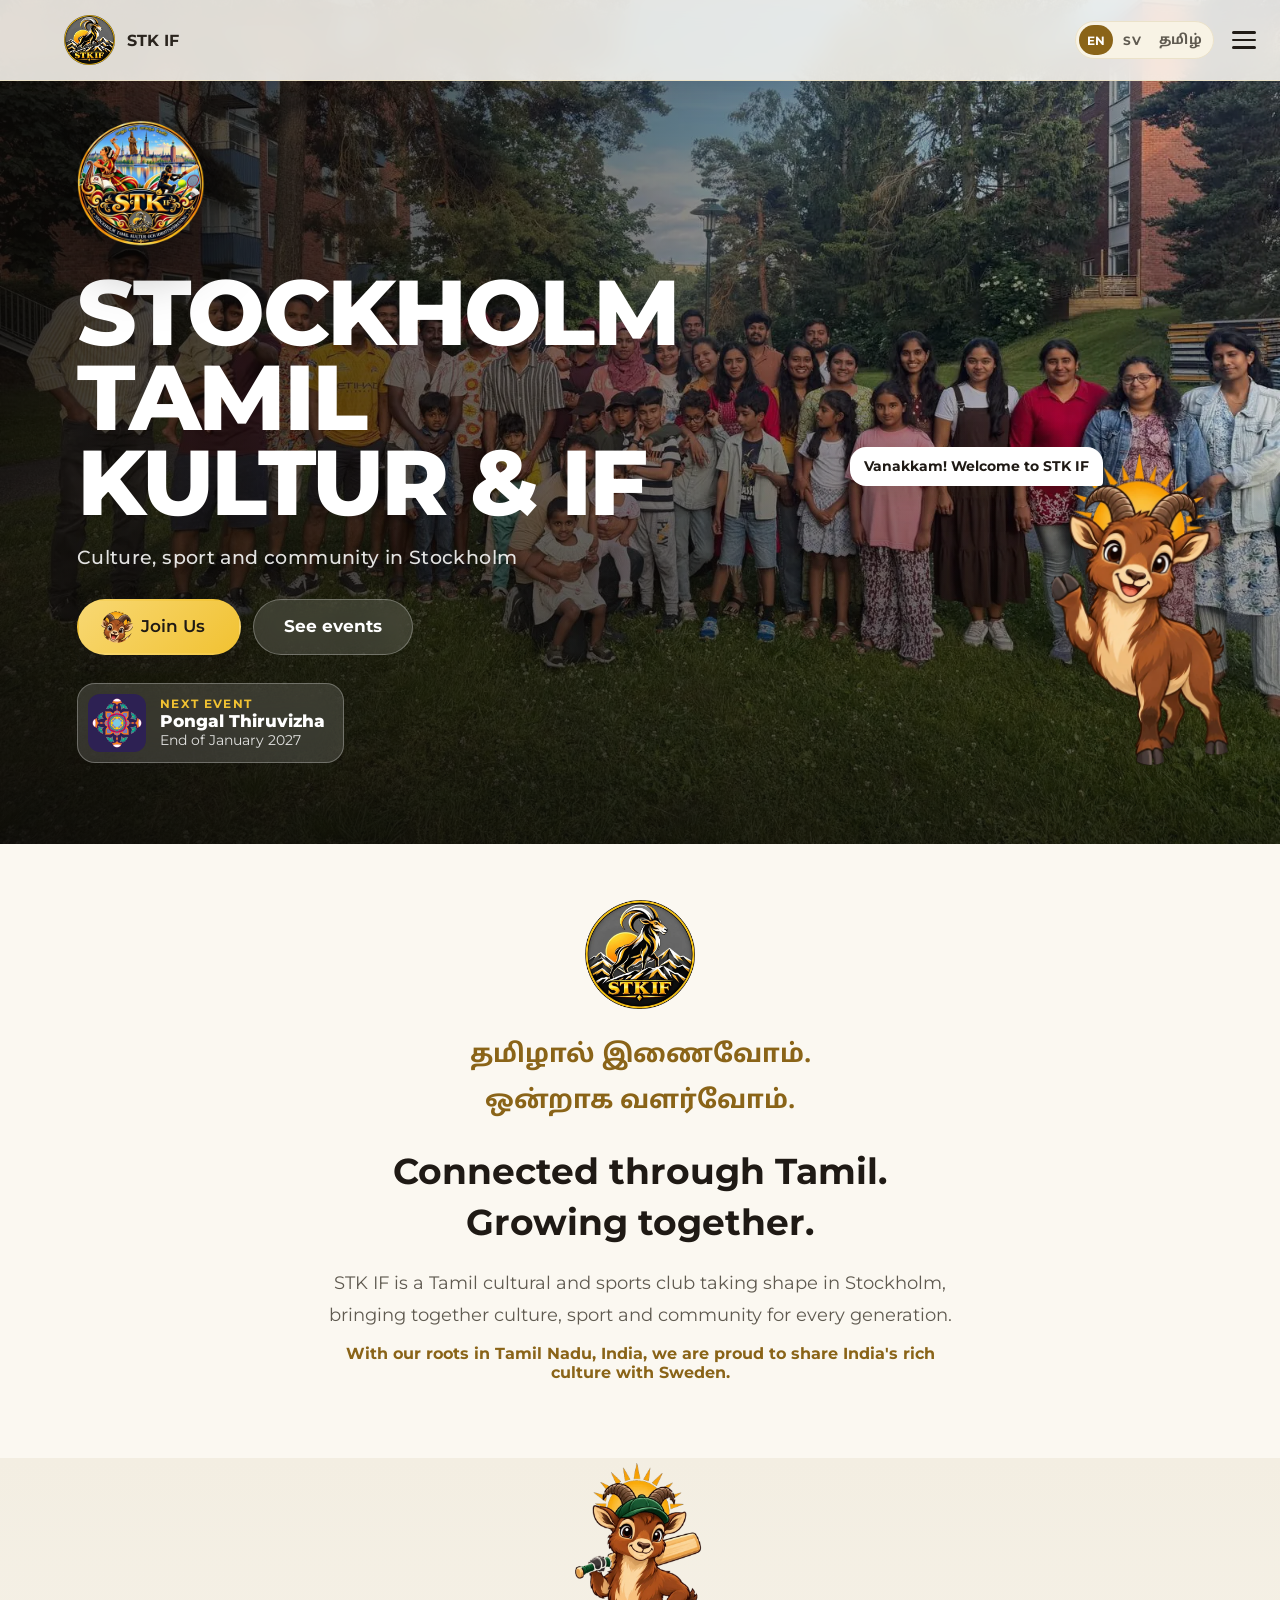
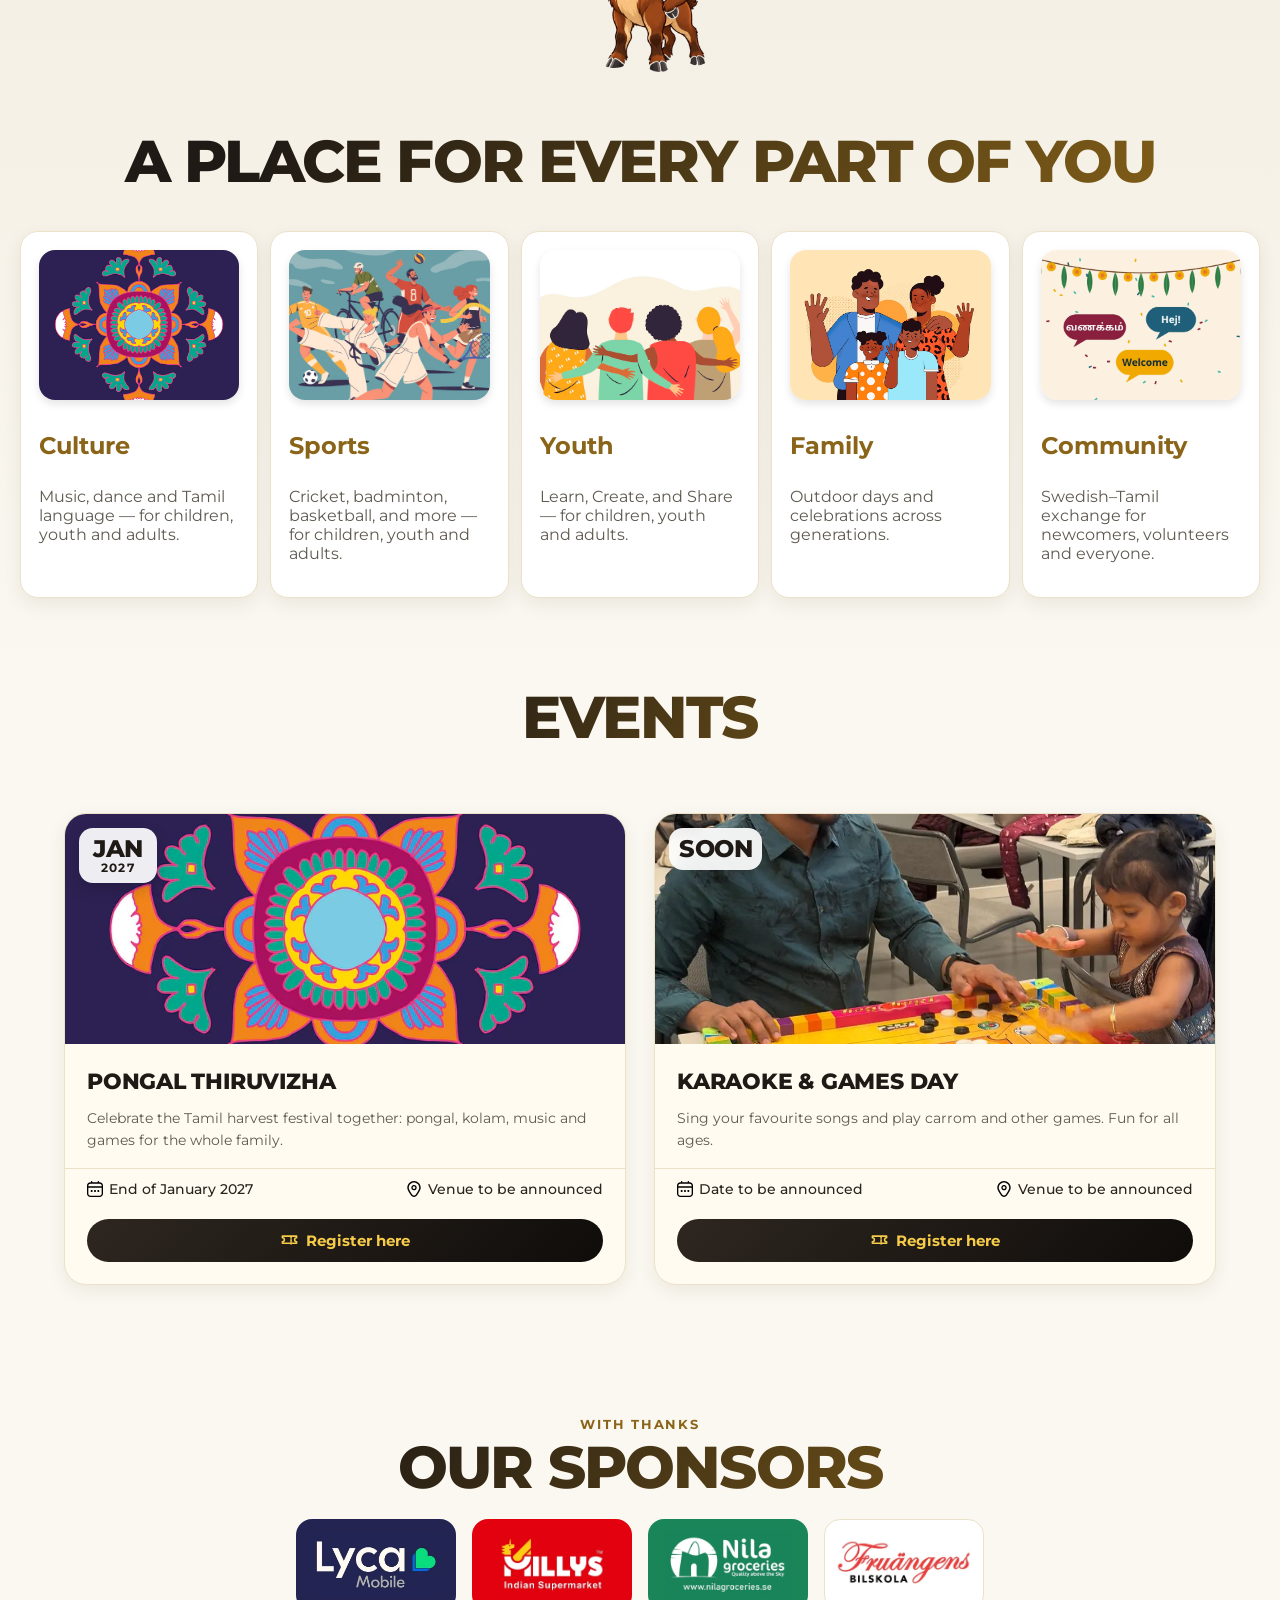
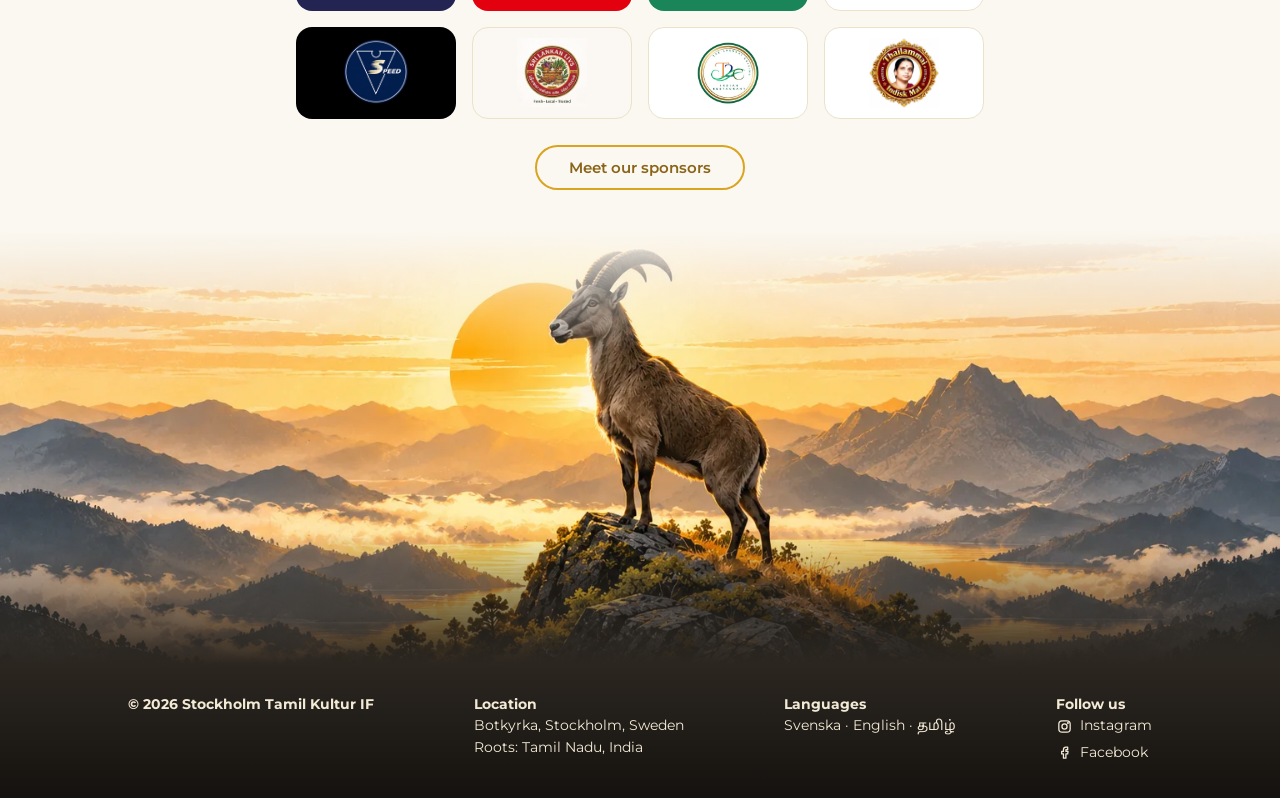
==== commit 99cea8ee: "Sponsors page, Lyca Mobile page and site fixes - New Sponsors page (sponsors.html) with all eight sp" ====
--- a/index.html
+++ b/index.html
@@ -9,9 +9,9 @@
     <meta property="og:site_name" content="Stockholm Tamil Kultur IF">
     <meta property="og:title" content="Stockholm Tamil Kultur &amp; IF | Tamil community in Stockholm, Sweden">
     <meta property="og:description" content="Tamil cultural and sports club in Stockholm with roots in Tamil Nadu, India. Events, Tamil classes, cricket, carrom and family days for the Tamil community in Sweden. Everyone is welcome.">
-    <link rel="canonical" href="https://teamraat.github.io/STK-IF/">
-    <meta property="og:url" content="https://teamraat.github.io/STK-IF/">
-    <meta property="og:image" content="https://teamraat.github.io/STK-IF/images/og-image.jpg">
+    <link rel="canonical" href="https://www.stkif.se/">
+    <meta property="og:url" content="https://www.stkif.se/">
+    <meta property="og:image" content="https://www.stkif.se/images/og-image.jpg">
     <meta property="og:image:width" content="1200">
     <meta property="og:image:height" content="630">
     <meta name="twitter:card" content="summary_large_image">
@@ -22,24 +22,24 @@
         "name": "Stockholm Tamil Kultur och Idrottsförening",
         "alternateName": ["Stockholm Tamil Kultur & IF", "STK IF"],
         "description": "Tamil cultural and sports club in Stockholm, Sweden, with roots in Tamil Nadu, India.",
-        "url": "https://teamraat.github.io/STK-IF/",
-        "logo": "https://teamraat.github.io/STK-IF/images/logo.webp",
-        "image": "https://teamraat.github.io/STK-IF/images/og-image.jpg",
+        "url": "https://www.stkif.se/",
+        "logo": "https://www.stkif.se/images/logo.webp",
+        "image": "https://www.stkif.se/images/og-image.jpg",
         "address": { "@type": "PostalAddress", "addressLocality": "Botkyrka", "addressRegion": "Stockholm", "addressCountry": "SE" },
         "areaServed": ["Botkyrka", "Stockholm", "Sweden"],
         "knowsLanguage": ["ta", "sv", "en"],
         "sameAs": ["https://www.instagram.com/sskvibessweden", "https://www.facebook.com/StockholmSuperKings"]
     }
     </script>
-    <link rel="stylesheet" href="css/shared-styles.css?v=20261104-1">
-    <link rel="stylesheet" href="css/index-styles.css?v=20261104-1">
-    <link rel="stylesheet" href="css/events-styles.css?v=20261104-1">
-    <link rel="stylesheet" href="css/poster-styles.css?v=20261104-1">
+    <link rel="stylesheet" href="css/shared-styles.css?v=20261110-1">
+    <link rel="stylesheet" href="css/index-styles.css?v=20261110-1">
+    <link rel="stylesheet" href="css/events-styles.css?v=20261110-1">
+    <link rel="stylesheet" href="css/poster-styles.css?v=20261110-1">
     <link rel="icon" type="image/png" href="images/favicon.png">
-    <link rel="stylesheet" href="css/modern.css?v=20261104-1">
-    <link rel="stylesheet" href="css/theme.css?v=20261104-1" id="theme-css">
-    <link rel="stylesheet" href="css/mascots.css?v=20261104-1">
-    <link rel="stylesheet" href="css/refresh.css?v=20261104-1">
+    <link rel="stylesheet" href="css/modern.css?v=20261110-1">
+    <link rel="stylesheet" href="css/theme.css?v=20261110-1" id="theme-css">
+    <link rel="stylesheet" href="css/mascots.css?v=20261110-1">
+    <link rel="stylesheet" href="css/refresh.css?v=20261110-1">
 </head>
 <body>
 
@@ -52,7 +52,7 @@
         <div id="logo">
             <a class="logo-link" href="index.html" aria-label="STK IF home page">
                 <img src="images/logo.webp" alt="Stockholm Tamil Kultur IF Logo">
-                <h1>STK IF</h1>
+                <span class="site-name">STK IF</span>
             </a>
             <img id="hamburguer-buttom"src="images/hamburg.button.svg" alt="Hamburger menu button">
 
@@ -69,6 +69,8 @@
             <li><a href="learn-tamil.html">Learn Tamil</a></li>
             <li>|</li>
             <li><a href="members.html">Members</a></li>
+            <li>|</li>
+            <li><a href="sponsors.html">Sponsors</a></li>
             <li>|</li>
             <li><a href="joinus.html">Join Us</a></li>
         </ul>
@@ -89,11 +91,11 @@
             </div>
 
             <a class="hero-next-event" href="events.html">
-                <img src="posters/poster-1.jpg" alt="">
+                <img src="images/culture.avif" alt="">
                 <div class="hero-next-text">
                     <div class="hero-next-label">Next event</div>
-                    <div class="hero-next-title">SSK IF Diwali</div>
-                    <div class="hero-next-date">Nov 7. 11:00-16:00</div>
+                    <div class="hero-next-title">Pongal Thiruvizha</div>
+                    <div class="hero-next-date">End of January 2027</div>
                 </div>
             </a>
         </div>
@@ -127,7 +129,7 @@
     <section id="activities">
 
         <span class="activities-mascot" data-mascot="home-activities"></span>
-        <h1>A place for every part of you</h1>
+        <h2 class="section-title">A place for every part of you</h2>
 
         <div class="activity-card-container">
             <div class="activity-card">
@@ -165,7 +167,7 @@
     <!-- Events -->
 
     <section id="events-header">
-        <h1 id="events-h2">Events</h1>
+        <h2 id="events-h2" class="section-title">Events</h2>
     </section>
 
         <!-- Events Cards Grid -->
@@ -173,27 +175,6 @@
             <div class="div-all-event-cards">
 
                 <!-- Card 1 -->
-                <div class="event-card-container">
-                    <span class="card-date" data-no-translate><b>7</b>NOV</span>
-                    <img class="event-card-image event-card-poster" src="posters/poster-1.jpg" alt="SSK IF Diwali">
-                    <div class="card-txt-container">
-                        <h2 class="card-title">SSK IF DIWALI</h2>
-                        <p class="card-txt">An SSK IF celebration where STK IF will be introduced to the community.</p>
-                    </div>
-                    <div class="card-time-hour-container">
-                        <div class="card-svg-container">
-                            <img class="card-calendar-svg" src="images/fi-rr-calendar.svg" alt="Calendar icon">
-                            <p class="card-hour">Nov 7. 11:00-16:00</p>
-                        </div>
-                        <div class="card-svg-container">
-                            <img class="card-place-svg" src="images/fi-rr-marker.svg" alt="Location icon">
-                            <p class="card-place">Fittjaskolan Aula</p>
-                        </div>
-                    </div>
-                    <a class="card-button" href="joinus.html">Register here</a>
-                </div>
-
-                <!-- Card 2 -->
                 <div class="event-card-container">
                     <span class="card-date" data-no-translate><b>JAN</b>2027</span>
                     <img class="event-card-image" src="images/culture.avif" alt="Pongal Thiruvizha">
@@ -214,10 +195,10 @@
                     <a class="card-button" href="joinus.html">Register here</a>
                 </div>
 
-                <!-- Card 3 -->
+                <!-- Card 2 -->
                 <div class="event-card-container">
                     <span class="card-date"><b>Soon</b></span>
-                    <img class="event-card-image" src="images/carrom-3.jpg" alt="Karaoke and Games Day">
+                    <img class="event-card-image" src="images/carrom-3.webp" alt="Karaoke and Games Day">
                     <div class="card-txt-container">
                         <h2 class="card-title">KARAOKE &amp; GAMES DAY</h2>
                         <p class="card-txt">Sing your favourite songs and play carrom and other games. Fun for all ages.</p>
@@ -237,6 +218,14 @@
 
             </div>
         </section>
+
+    <!-- Sponsors: logos come from sponsors/sponsors-list.js (see sponsors/README.md) -->
+    <section id="home-sponsors" aria-labelledby="home-sponsors-title">
+        <p class="sponsor-kicker">With thanks</p>
+        <h2 id="home-sponsors-title" class="section-title">Our sponsors</h2>
+        <div class="sponsor-grid" id="home-sponsor-grid"></div>
+        <a class="button button-secondary" href="sponsors.html">Meet our sponsors</a>
+    </section>
 </main>
 
     <footer id="footer-eventpage">
@@ -265,12 +254,14 @@
 
     </footer>
 
-    <script src="js/slideshow.js?v=20261104-1"></script>
-    <script src="js/hero-intro.js?v=20261104-1"></script>
-    <script src="js/poster.js?v=20261104-1"></script>
-    <script src="lang/languages.js?v=20261104-1"></script>
-    <script src="js/i18n.js?v=20261104-1"></script>
-    <script src="mascots/mascot-list.js?v=20261104-1"></script>
-    <script src="js/site.js?v=20261104-1"></script>
+    <script src="js/slideshow.js?v=20261110-1"></script>
+    <script src="js/hero-intro.js?v=20261110-1"></script>
+    <script src="js/poster.js?v=20261110-1"></script>
+    <script src="lang/languages.js?v=20261110-1"></script>
+    <script src="js/i18n.js?v=20261110-1"></script>
+    <script src="mascots/mascot-list.js?v=20261110-1"></script>
+    <script src="sponsors/sponsors-list.js?v=20261110-1"></script>
+    <script src="js/sponsors.js?v=20261110-1"></script>
+    <script src="js/site.js?v=20261110-1"></script>
 </body>
 </html>
--- a/css/shared-styles.css
+++ b/css/shared-styles.css
@@ -113,13 +113,15 @@
             width: auto;
         }
 
-    header h1 {
+    header .site-name {
+        display: block;
+        margin: 0;
         font-size: 1rem;
         font-weight: 700;
         color: #141414;
     }
 
-        header h1 span {
+        header .site-name span {
         font-weight: 400;
         }
 
@@ -231,7 +233,7 @@
     display: none !important;
 }
 
-header h1 {
+header .site-name {
     display: none;
 }
 
--- a/css/modern.css
+++ b/css/modern.css
@@ -466,7 +466,7 @@
     .reveal { opacity: 1; transform: none; }
 }
 
-header #logo h1 {
+header #logo .site-name {
     white-space: nowrap;
 }
 
--- a/css/theme.css
+++ b/css/theme.css
@@ -9,5 +9,5 @@
    ?theme=sunrise (or nilgiri-mist, twilight) to the page address.
    ========================================================== */
 
-@import url("themes/golden-peak.css?v=20261104-1");
-@import url("theme-base.css?v=20261104-1");
+@import url("themes/golden-peak.css?v=20261110-1");
+@import url("theme-base.css?v=20261110-1");
--- a/css/refresh.css
+++ b/css/refresh.css
@@ -151,11 +151,72 @@
 #members-intro h1,
 .mascot-beside h1,
 #membership h1,
-#volunteer-info h1 {
+#volunteer-info h1,
+#membership h2.join-heading,
+#volunteer-info h2.join-heading {
     font-size: var(--r-h2);
     font-weight: 800;
     letter-spacing: -0.03em;
     line-height: 1;
+}
+
+/* Home page section headings: h2 for search engines (one h1 per page), same look as the old h1 */
+h2.section-title {
+    font-size: var(--r-h2);
+    font-weight: 800;
+    letter-spacing: -0.03em;
+    line-height: 1;
+    text-align: center;
+    text-transform: uppercase;
+    margin: 0 0 16px;
+    padding: 0;
+    background: linear-gradient(120deg, var(--t-heading) 20%, var(--t-accent-dark) 100%);
+    -webkit-background-clip: text;
+    background-clip: text;
+    color: transparent !important;
+}
+
+#index h2.section-title { font-size: var(--r-h2); }
+
+/* Join Us: "Membership" and "Volunteer with us" are h2 now (the page's h1 is "Join Us"), same look as before */
+#membership h2.join-heading,
+#volunteer-info h2.join-heading {
+    margin: 0 0 16px;
+    text-transform: uppercase;
+    background: linear-gradient(120deg, var(--t-heading) 20%, var(--t-accent-dark) 100%);
+    -webkit-background-clip: text;
+    background-clip: text;
+    color: transparent !important;
+}   /* beats the older #activities h2 / #events-h2 sizes */
+
+#activities h2.section-title {
+    margin-top: 40px;
+    padding: 20px;
+}
+
+/* ---------- Events page: past events ---------- */
+
+#past-events {
+    padding: 0 5% 60px;
+    max-width: 1300px;
+    margin: 0 auto;
+}
+
+    .past-events-title {
+        margin: 0 0 24px;
+        text-align: center;
+        font-size: clamp(24px, 3vw, 34px);
+        color: var(--t-heading);
+    }
+
+    /* same card width as the upcoming events above it */
+    #past-events .div-all-event-cards { grid-template-columns: repeat(2, minmax(0, 1fr)); }
+
+    /* a little quieter than the upcoming events */
+    .event-card-container.is-past .event-card-image { filter: saturate(0.8); object-position: 50% 12%; }
+
+@media (max-width: 700px) {
+    #past-events .div-all-event-cards { grid-template-columns: 1fr; }
 }
 
 /* ---------- Event cards ---------- */
@@ -377,6 +438,45 @@
     object-fit: contain;
 }
 
+/* Logos sit on their own background colour (set in sponsors/sponsors-list.js), so every tile
+   looks the same size. Only light tiles need a border. */
+.sponsor:not(.sponsor-light) { border-color: transparent; }
+.sponsor.sponsor-light { border-color: var(--t-line); }
+a.sponsor:focus-visible { outline: 3px solid var(--t-gold); outline-offset: 3px; }
+
+.sponsors-all-link {
+    display: inline-block;
+    margin-top: 14px;
+    font-weight: 700;
+    color: var(--t-accent-dark) !important;
+}
+
+/* ---------- Home: thank-you row of sponsor logos ---------- */
+
+#home-sponsors {
+    text-align: center;
+    padding: clamp(40px, 6vw, 72px) 6% 10px;
+}
+
+#home-sponsors .sponsor-kicker {
+    margin: 0 0 6px;
+    font-size: 0.8rem;
+    font-weight: 700;
+    letter-spacing: 0.14em;
+    text-transform: uppercase;
+    color: var(--t-accent-dark);
+}
+
+/* two even rows of four */
+#home-sponsors .sponsor-grid {
+    display: grid;
+    grid-template-columns: repeat(4, 160px);
+    justify-content: center;
+    gap: 16px;
+    margin: 22px 0 26px;
+}
+#home-sponsors .sponsor { width: 160px; height: 92px; padding: 10px; }
+
 .sponsor-cta {
     max-width: 620px;
     margin: 0 auto;
@@ -415,8 +515,28 @@
     }
 
     .sponsor { width: calc(50% - 9px); }
+    #home-sponsors .sponsor-grid { grid-template-columns: repeat(2, minmax(0, 1fr)); gap: 12px; }
+    #home-sponsors .sponsor { width: 100%; height: 84px; }
 }
 
 @media (max-width: 380px) {
     #hero .mascot-bubble { width: 96px; }
 }
+
+/* ---------- Header: eight menu items on laptop screens ---------- */
+/* A little tighter between 801 and 1560 px, so the full menu still fits on one line
+   (js/site.js switches to the menu button by itself whenever it doesn't). */
+@media (min-width: 801px) and (max-width: 1560px) {
+    header ul.site-menu a { padding: 8px 11px; }
+    header ul.site-menu a.menu-cta { padding: 8px 15px 8px 11px; margin-left: 6px; }
+}
+
+/* Tamil letters are joined shapes: wide letter spacing breaks them apart, so small labels keep normal spacing */
+html[data-lang="ta"] .lyca-kicker,
+html[data-lang="ta"] .lyca-section-kicker,
+html[data-lang="ta"] .lyca-plan-badge,
+html[data-lang="ta"] .sponsor-list-kicker,
+html[data-lang="ta"] #home-sponsors .sponsor-kicker,
+html[data-lang="ta"] .card-badge {
+    letter-spacing: normal;
+}
